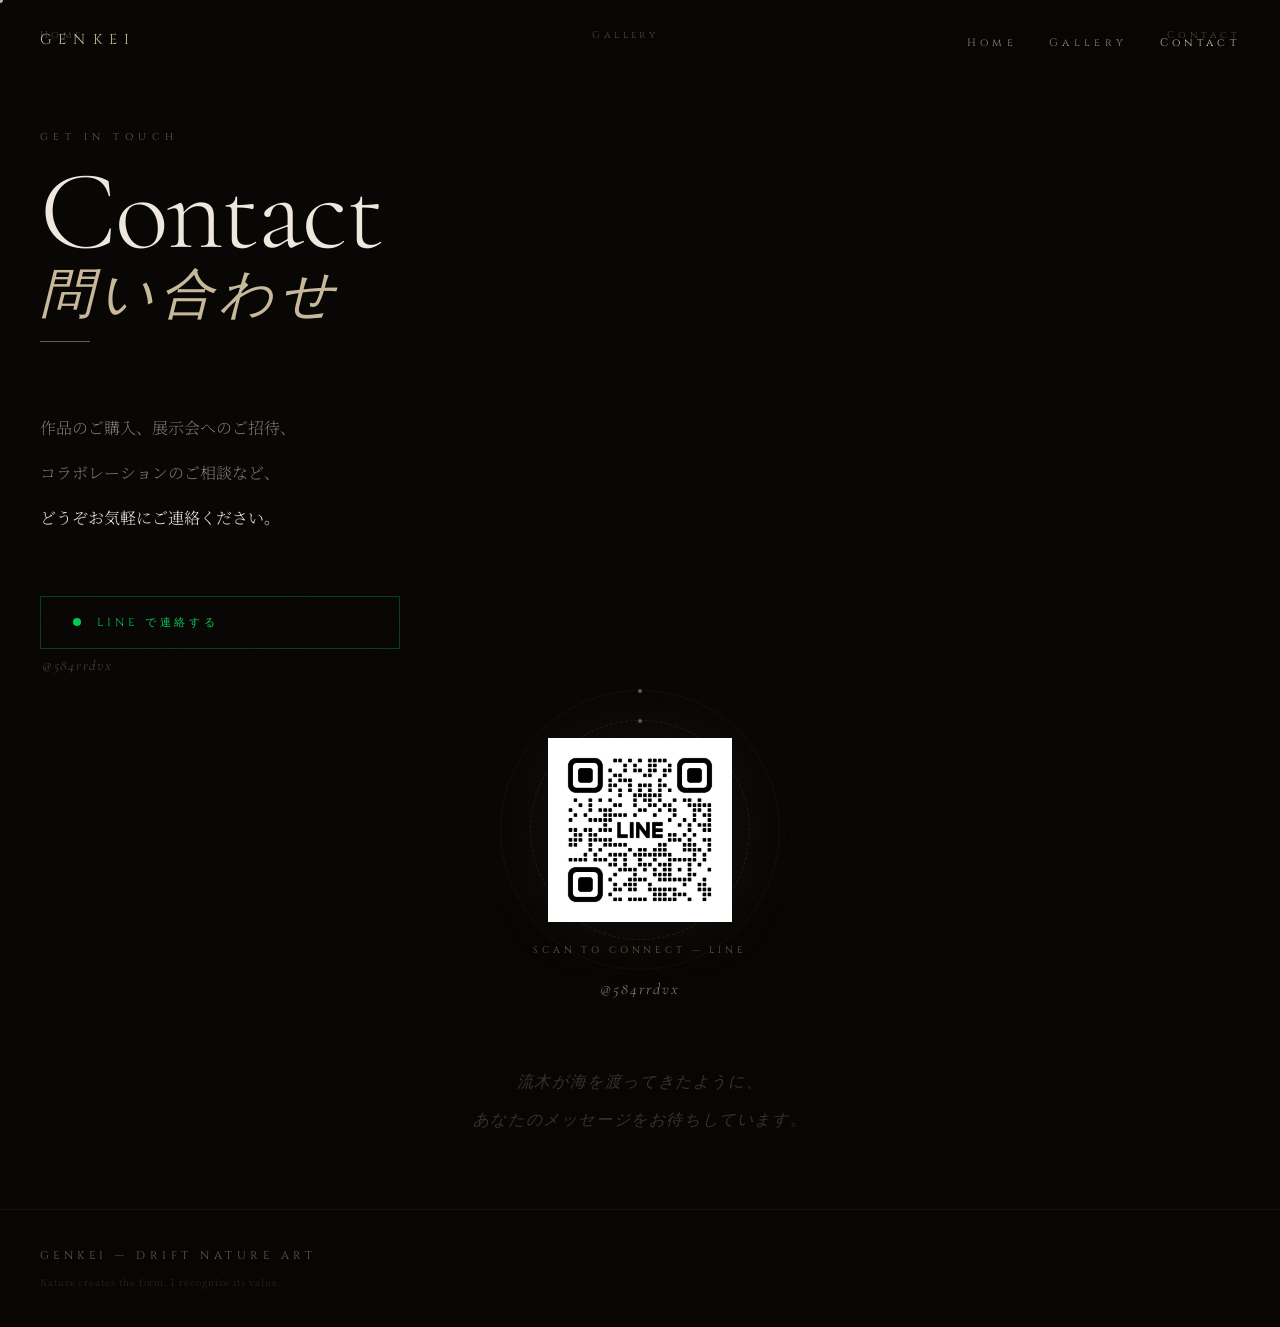
==== contact.html @ 27929288 "Add files via upload" ====
<!DOCTYPE html>
<html lang="ja">
<head>
<meta charset="UTF-8">
<meta name="viewport" content="width=device-width, initial-scale=1.0, maximum-scale=1.0">
<title>GENKEI — Contact</title>
<link rel="preconnect" href="https://fonts.googleapis.com">
<link rel="preconnect" href="https://fonts.gstatic.com" crossorigin>
<link href="https://fonts.googleapis.com/css2?family=Cormorant+Garamond:ital,wght@0,200;0,300;1,200;1,300&family=Noto+Serif+JP:wght@200;300&family=Cinzel:wght@200;300&display=swap" rel="stylesheet">
<style>
:root{
  --bg:#080604;--sand:#c8b89a;--drift:#6b5c4a;
  --fog:#ede7de;--silver:#8a8480;--green:#06c755;
}
*,*::before,*::after{box-sizing:border-box;margin:0;padding:0}
html{height:100%}
body{
  background:var(--bg);color:var(--fog);
  font-family:'Noto Serif JP',serif;font-weight:200;
  overflow-x:hidden;min-height:100svh;
  -webkit-font-smoothing:antialiased;
}
body::before{
  content:'';position:fixed;inset:0;z-index:9000;pointer-events:none;
  background-image:url("data:image/svg+xml,%3Csvg viewBox='0 0 512 512' xmlns='http://www.w3.org/2000/svg'%3E%3Cfilter id='n'%3E%3CfeTurbulence type='fractalNoise' baseFrequency='0.75' numOctaves='4' stitchTiles='stitch'/%3E%3C/filter%3E%3Crect width='100%25' height='100%25' filter='url(%23n)' opacity='1'/%3E%3C/svg%3E");
  opacity:.028;mix-blend-mode:overlay;
}
@media(pointer:fine){
  body{cursor:none}
  #cursor{position:fixed;width:6px;height:6px;background:var(--sand);border-radius:50%;pointer-events:none;z-index:9999;transform:translate(-50%,-50%);transition:width .3s,height .3s;mix-blend-mode:difference;}
  #cursor.big{width:40px;height:40px;opacity:.3}
}

/* ANIMATED BACKGROUND */
#bg-field{position:fixed;inset:0;z-index:0;overflow:hidden;}
.orb{
  position:absolute;border-radius:50%;
  filter:blur(100px);opacity:0;
  animation:orbDrift ease-in-out infinite;
}
.orb-1{
  width:70vw;height:70vw;
  background:radial-gradient(ellipse,rgba(200,184,154,.055) 0%,transparent 70%);
  top:-20%;left:-30%;
  animation-duration:22s;animation-delay:0s;
}
.orb-2{
  width:55vw;height:55vw;
  background:radial-gradient(ellipse,rgba(74,107,124,.04) 0%,transparent 70%);
  bottom:-15%;right:-20%;
  animation-duration:28s;animation-delay:-9s;
}
.orb-3{
  width:45vw;height:45vw;
  background:radial-gradient(ellipse,rgba(200,184,154,.035) 0%,transparent 70%);
  top:35%;left:35%;
  animation-duration:18s;animation-delay:-14s;
}
@keyframes orbDrift{
  0%,100%{opacity:0;transform:translate(0,0) scale(1)}
  20%{opacity:1}
  50%{opacity:.7;transform:translate(4vw,-5vh) scale(1.12)}
  80%{opacity:.9}
}

/* PARTICLES */
#particles{position:fixed;inset:0;z-index:1;pointer-events:none;}
.p{position:absolute;border-radius:50%;background:var(--sand);animation:pFloat linear infinite;opacity:0;}
@keyframes pFloat{
  0%{opacity:0;transform:translateY(0) translateX(0)}
  8%{opacity:.35}
  92%{opacity:.15}
  100%{opacity:0;transform:translateY(-70vh) translateX(var(--dx))}
}

/* NAV */
nav{
  position:fixed;top:0;left:0;right:0;z-index:800;
  padding:min(6vw,28px) min(8vw,40px);
  display:flex;justify-content:space-between;align-items:center;
}
nav::after{
  content:'';position:absolute;inset:0;z-index:-1;
  background:linear-gradient(to bottom,rgba(8,6,4,.88) 0%,transparent 100%);
}
.nav-brand{font-family:'Cinzel',serif;font-weight:200;font-size:clamp(.75rem,3.5vw,.9rem);letter-spacing:.5em;color:var(--sand);text-decoration:none;}
.nav-menu{display:flex;gap:min(7vw,32px);list-style:none;}
.nav-menu a{font-family:'Cinzel',serif;font-weight:200;font-size:clamp(.55rem,2.5vw,.68rem);letter-spacing:.4em;color:var(--silver);text-decoration:none;transition:color .4s;}
.nav-menu a:hover,.nav-menu a.active{color:var(--sand)}

/* MAIN */
main{
  position:relative;z-index:10;
  min-height:100svh;
  display:flex;flex-direction:column;
  justify-content:center;
  padding:min(30vw,130px) min(8vw,40px) min(15vw,70px);
  gap:min(14vw,64px);
}

/* HEADER */
.c-header{
  opacity:0;transform:translateY(30px);
  animation:enterUp 1.2s cubic-bezier(.16,1,.3,1) .2s forwards;
}
@keyframes enterUp{to{opacity:1;transform:translateY(0)}}
.c-eyebrow{
  font-family:'Cinzel',serif;font-weight:200;
  font-size:clamp(.5rem,2vw,.62rem);letter-spacing:.55em;
  color:var(--drift);margin-bottom:min(4vw,18px);
}
.c-title{
  font-family:'Cormorant Garamond',serif;font-weight:200;
  font-size:clamp(3rem,15vw,7rem);
  line-height:.9;letter-spacing:-.02em;color:var(--fog);
}
.c-title em{
  display:block;font-style:italic;
  color:var(--sand);font-size:.48em;
  letter-spacing:.1em;margin-top:.15em;
}
.c-rule{
  width:50px;height:1px;background:var(--drift);
  margin-top:min(5vw,22px);
  opacity:0;animation:enterUp 1.2s ease .5s forwards;
}

/* BODY */
.c-body{
  display:flex;flex-direction:column;gap:min(12vw,55px);
  opacity:0;transform:translateY(24px);
  animation:enterUp 1.2s ease .6s forwards;
}
.c-desc{
  font-size:clamp(.85rem,3.5vw,1rem);
  line-height:2.8;color:var(--silver);font-weight:200;
}
.c-desc strong{color:var(--fog);font-weight:300;}

/* LINE BUTTON */
.line-btn{
  position:relative;display:inline-flex;align-items:center;
  gap:min(4vw,16px);
  padding:min(4.5vw,18px) min(8vw,32px);
  border:1px solid rgba(6,199,85,.3);
  color:var(--green);text-decoration:none;overflow:hidden;
  transition:border-color .5s,letter-spacing .5s;
  width:100%;max-width:360px;
}
.line-btn::before{
  content:'';position:absolute;inset:0;
  background:rgba(6,199,85,.06);
  transform:scaleX(0);transform-origin:left;
  transition:transform .6s cubic-bezier(.25,.46,.45,.94);
}
.line-btn:hover::before{transform:scaleX(1)}
.line-btn:hover{border-color:var(--green);}
.line-pulse{
  width:8px;height:8px;border-radius:50%;
  background:var(--green);flex-shrink:0;
  animation:pulse 2.2s ease-in-out infinite;
}
@keyframes pulse{
  0%,100%{transform:scale(1);box-shadow:0 0 0 0 rgba(6,199,85,.4)}
  50%{transform:scale(1.25);box-shadow:0 0 0 7px rgba(6,199,85,0)}
}
.line-label{
  font-family:'Cinzel',serif;font-weight:200;
  font-size:clamp(.55rem,2.5vw,.7rem);letter-spacing:.35em;
}
.line-id{
  font-family:'Cormorant Garamond',serif;font-style:italic;
  font-size:clamp(.75rem,3vw,.9rem);
  color:rgba(138,132,128,.5);letter-spacing:.12em;
  margin-top:min(2vw,8px);padding-left:2px;
}

/* QR */
.c-qr{
  display:flex;flex-direction:column;align-items:center;
  gap:min(5vw,22px);
  opacity:0;transform:translateY(20px);
  animation:enterUp 1.2s ease .9s forwards;
}
.qr-universe{
  position:relative;display:flex;
  justify-content:center;align-items:center;
}
.qr-ring{
  position:absolute;border-radius:50%;
  border:1px solid rgba(200,184,154,.12);
  animation:ringSpin linear infinite;pointer-events:none;
}
.qr-ring-1{width:min(58vw,220px);height:min(58vw,220px);animation-duration:24s;border-style:dashed;}
.qr-ring-2{width:min(74vw,280px);height:min(74vw,280px);animation-duration:40s;animation-direction:reverse;border-color:rgba(200,184,154,.06);}
@keyframes ringSpin{from{transform:rotate(0deg)}to{transform:rotate(360deg)}}
.ring-dot{position:absolute;width:4px;height:4px;background:var(--sand);border-radius:50%;opacity:.45;top:-2px;left:50%;transform:translateX(-50%);}
.qr-box{
  position:relative;z-index:2;
  animation:qrFloat 5s ease-in-out infinite;
  padding:min(3vw,12px);background:#fff;
  box-shadow:0 0 80px rgba(200,184,154,.06);
}
@keyframes qrFloat{
  0%,100%{transform:translateY(0)}
  50%{transform:translateY(-10px)}
}
.qr-box img{display:block;width:min(42vw,160px);height:min(42vw,160px);object-fit:contain;}
.qr-label{
  font-family:'Cinzel',serif;font-weight:200;
  font-size:clamp(.5rem,2vw,.6rem);letter-spacing:.4em;
  color:var(--drift);text-align:center;
}
.qr-id-text{
  font-family:'Cormorant Garamond',serif;font-style:italic;
  font-size:clamp(.8rem,3.5vw,1rem);
  color:var(--silver);letter-spacing:.12em;text-align:center;
}

/* CLOSING PHRASE */
.c-phrase{
  text-align:center;
  opacity:0;animation:enterUp 1.2s ease 1.2s forwards;
}
.c-phrase p{
  font-family:'Cormorant Garamond',serif;font-style:italic;font-weight:200;
  font-size:clamp(.8rem,3.5vw,1rem);
  line-height:2.4;color:rgba(138,132,128,.35);letter-spacing:.1em;
}

/* FOOTER */
footer{
  position:relative;z-index:10;
  padding:min(8vw,38px) min(8vw,40px);
  border-top:1px solid rgba(200,184,154,.07);
  display:flex;flex-direction:column;gap:12px;
}
.foot-brand{font-family:'Cinzel',serif;font-weight:200;font-size:clamp(.55rem,2.5vw,.7rem);letter-spacing:.4em;color:var(--drift);}
.foot-links{display:flex;gap:min(6vw,28px);}
.foot-links a{font-family:'Cinzel',serif;font-weight:200;font-size:clamp(.5rem,2vw,.62rem);letter-spacing:.35em;color:var(--silver);text-decoration:none;transition:color .4s;}
.foot-links a:hover{color:var(--sand)}
.foot-copy{font-size:clamp(.48rem,1.8vw,.58rem);letter-spacing:.1em;color:rgba(138,132,128,.28);}
</style>
</head>
<body>
<div id="cursor"></div>
<div id="bg-field">
  <div class="orb orb-1"></div>
  <div class="orb orb-2"></div>
  <div class="orb orb-3"></div>
</div>
<div id="particles"></div>

<nav>
  <a class="nav-brand" href="index.html">GENKEI</a>
  <ul class="nav-menu">
    <li><a href="index.html">Home</a></li>
    <li><a href="gallery.html">Gallery</a></li>
    <li><a href="contact.html" class="active">Contact</a></li>
  </ul>
</nav>

<main>
  <div class="c-header">
    <p class="c-eyebrow">GET IN TOUCH</p>
    <h1 class="c-title">Contact<em>問い合わせ</em></h1>
    <div class="c-rule"></div>
  </div>

  <div class="c-body">
    <p class="c-desc">
      作品のご購入、展示会へのご招待、<br>
      コラボレーションのご相談など、<br>
      <strong>どうぞお気軽にご連絡ください。</strong>
    </p>
    <div>
      <a class="line-btn" href="https://line.me/R/ti/p/@584rrdvx" target="_blank">
        <span class="line-pulse"></span>
        <span class="line-label">LINE で連絡する</span>
      </a>
      <p class="line-id">@584rrdvx</p>
    </div>
  </div>

  <div class="c-qr">
    <div class="qr-universe">
      <div class="qr-ring qr-ring-1"><div class="ring-dot"></div></div>
      <div class="qr-ring qr-ring-2"><div class="ring-dot"></div></div>
      <div class="qr-box">
        <img src="[data-uri]" alt="LINE QR">
      </div>
    </div>
    <p class="qr-label">SCAN TO CONNECT — LINE</p>
    <p class="qr-id-text">@584rrdvx</p>
  </div>

  <div class="c-phrase">
    <p>流木が海を渡ってきたように、<br>あなたのメッセージをお待ちしています。</p>
  </div>
</main>

<footer>
  <div class="foot-brand">GENKEI — DRIFT NATURE ART</div>
  <nav class="foot-links">
    <a href="index.html">Home</a>
    <a href="gallery.html">Gallery</a>
    <a href="contact.html">Contact</a>
  </nav>
  <p class="foot-copy">Nature creates the form. I recognize its value.</p>
</footer>

<script>
const cursor = document.getElementById('cursor');
if(cursor){
  document.addEventListener('mousemove',e=>{cursor.style.left=e.clientX+'px';cursor.style.top=e.clientY+'px';});
  document.querySelectorAll('a').forEach(el=>{
    el.addEventListener('mouseenter',()=>cursor.classList.add('big'));
    el.addEventListener('mouseleave',()=>cursor.classList.remove('big'));
  });
}
// Particles
const pc = document.getElementById('particles');
for(let i=0;i<32;i++){
  const d = document.createElement('div');
  d.className='p';
  const s = Math.random()*2+.5;
  d.style.cssText=`left:${Math.random()*100}vw;bottom:${Math.random()*15}vh;width:${s}px;height:${s}px;--dx:${(Math.random()-.5)*60}px;animation-duration:${Math.random()*14+10}s;animation-delay:-${Math.random()*20}s;`;
  pc.appendChild(d);
}
</script>
</body>
</html>
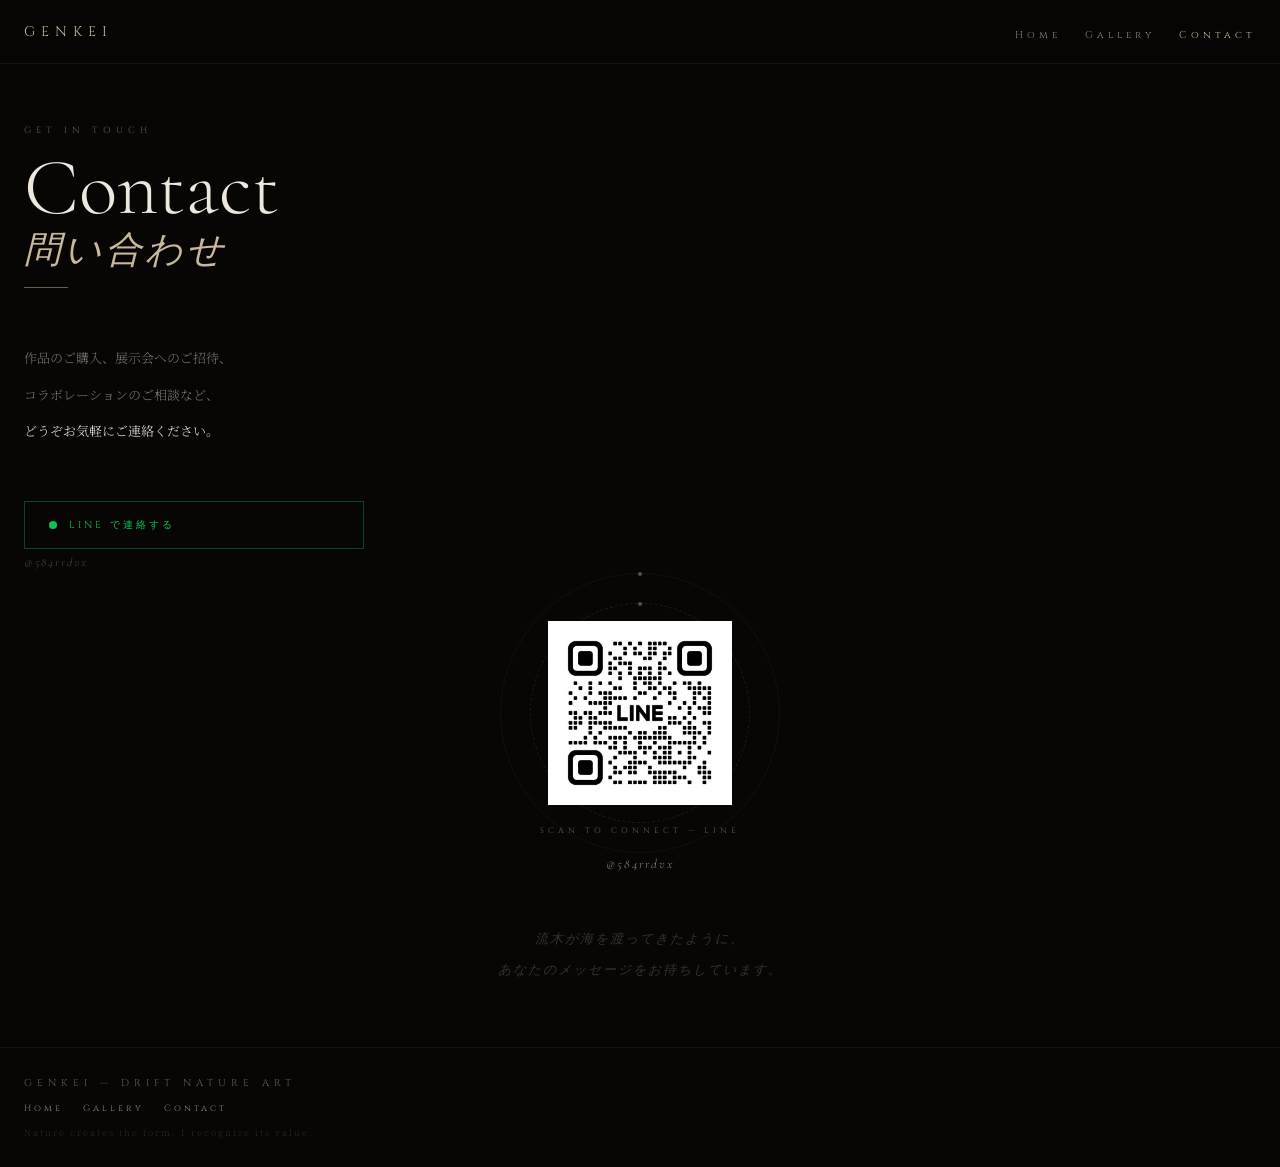
==== commit 6ea761b8: "Add files via upload" ====
--- a/contact.html
+++ b/contact.html
@@ -2,328 +2,196 @@
 <html lang="ja">
 <head>
 <meta charset="UTF-8">
-<meta name="viewport" content="width=device-width, initial-scale=1.0, maximum-scale=1.0">
+<meta name="viewport" content="width=device-width,initial-scale=1,maximum-scale=1">
 <title>GENKEI — Contact</title>
-<link rel="preconnect" href="https://fonts.googleapis.com">
-<link rel="preconnect" href="https://fonts.gstatic.com" crossorigin>
-<link href="https://fonts.googleapis.com/css2?family=Cormorant+Garamond:ital,wght@0,200;0,300;1,200;1,300&family=Noto+Serif+JP:wght@200;300&family=Cinzel:wght@200;300&display=swap" rel="stylesheet">
+<link href="https://fonts.googleapis.com/css2?family=Cormorant+Garamond:ital,wght@0,200;1,200&family=Noto+Serif+JP:wght@200&family=Cinzel:wght@200&display=swap" rel="stylesheet">
 <style>
-:root{
-  --bg:#080604;--sand:#c8b89a;--drift:#6b5c4a;
-  --fog:#ede7de;--silver:#8a8480;--green:#06c755;
-}
-*,*::before,*::after{box-sizing:border-box;margin:0;padding:0}
+*{box-sizing:border-box;margin:0;padding:0}
 html{height:100%}
-body{
-  background:var(--bg);color:var(--fog);
-  font-family:'Noto Serif JP',serif;font-weight:200;
-  overflow-x:hidden;min-height:100svh;
-  -webkit-font-smoothing:antialiased;
-}
-body::before{
-  content:'';position:fixed;inset:0;z-index:9000;pointer-events:none;
-  background-image:url("data:image/svg+xml,%3Csvg viewBox='0 0 512 512' xmlns='http://www.w3.org/2000/svg'%3E%3Cfilter id='n'%3E%3CfeTurbulence type='fractalNoise' baseFrequency='0.75' numOctaves='4' stitchTiles='stitch'/%3E%3C/filter%3E%3Crect width='100%25' height='100%25' filter='url(%23n)' opacity='1'/%3E%3C/svg%3E");
-  opacity:.028;mix-blend-mode:overlay;
-}
-@media(pointer:fine){
-  body{cursor:none}
-  #cursor{position:fixed;width:6px;height:6px;background:var(--sand);border-radius:50%;pointer-events:none;z-index:9999;transform:translate(-50%,-50%);transition:width .3s,height .3s;mix-blend-mode:difference;}
-  #cursor.big{width:40px;height:40px;opacity:.3}
-}
-
-/* ANIMATED BACKGROUND */
-#bg-field{position:fixed;inset:0;z-index:0;overflow:hidden;}
+body{background:#080604;color:#ede7de;font-family:"Noto Serif JP",serif;font-weight:200;min-height:100svh;overflow-x:hidden;-webkit-font-smoothing:antialiased}
+
+/* ── FIXED NAV ── */
+#nav{
+  position:fixed;
+  top:0;left:0;right:0;
+  z-index:999;
+  height:64px;
+  display:flex;
+  align-items:center;
+  justify-content:space-between;
+  padding:0 24px;
+  background:rgba(8,6,4,0.95);
+  border-bottom:1px solid rgba(200,184,154,0.08);
+}
+#nav a.brand{
+  font-family:"Cinzel",serif;font-weight:200;
+  font-size:14px;letter-spacing:6px;
+  color:#c8b89a;text-decoration:none;
+}
+#nav ul{display:flex;gap:24px;list-style:none}
+#nav ul a{
+  font-family:"Cinzel",serif;font-weight:200;
+  font-size:10px;letter-spacing:4px;
+  color:#8a8480;text-decoration:none;transition:color .3s;
+}
+#nav ul a:hover,#nav ul a.on{color:#c8b89a}
+
+/* ── PAGE (below nav) ── */
+#page{padding-top:64px}
+
+/* ── ANIMATED BG ── */
+#bg{position:fixed;inset:0;z-index:0;overflow:hidden;pointer-events:none}
 .orb{
-  position:absolute;border-radius:50%;
-  filter:blur(100px);opacity:0;
-  animation:orbDrift ease-in-out infinite;
-}
-.orb-1{
-  width:70vw;height:70vw;
-  background:radial-gradient(ellipse,rgba(200,184,154,.055) 0%,transparent 70%);
-  top:-20%;left:-30%;
-  animation-duration:22s;animation-delay:0s;
-}
-.orb-2{
-  width:55vw;height:55vw;
-  background:radial-gradient(ellipse,rgba(74,107,124,.04) 0%,transparent 70%);
-  bottom:-15%;right:-20%;
-  animation-duration:28s;animation-delay:-9s;
-}
-.orb-3{
-  width:45vw;height:45vw;
-  background:radial-gradient(ellipse,rgba(200,184,154,.035) 0%,transparent 70%);
-  top:35%;left:35%;
-  animation-duration:18s;animation-delay:-14s;
-}
-@keyframes orbDrift{
-  0%,100%{opacity:0;transform:translate(0,0) scale(1)}
-  20%{opacity:1}
-  50%{opacity:.7;transform:translate(4vw,-5vh) scale(1.12)}
-  80%{opacity:.9}
-}
-
-/* PARTICLES */
-#particles{position:fixed;inset:0;z-index:1;pointer-events:none;}
-.p{position:absolute;border-radius:50%;background:var(--sand);animation:pFloat linear infinite;opacity:0;}
-@keyframes pFloat{
-  0%{opacity:0;transform:translateY(0) translateX(0)}
-  8%{opacity:.35}
-  92%{opacity:.15}
-  100%{opacity:0;transform:translateY(-70vh) translateX(var(--dx))}
-}
-
-/* NAV */
-nav{
-  position:fixed;top:0;left:0;right:0;z-index:800;
-  padding:min(6vw,28px) min(8vw,40px);
-  display:flex;justify-content:space-between;align-items:center;
-}
-nav::after{
-  content:'';position:absolute;inset:0;z-index:-1;
-  background:linear-gradient(to bottom,rgba(8,6,4,.88) 0%,transparent 100%);
-}
-.nav-brand{font-family:'Cinzel',serif;font-weight:200;font-size:clamp(.75rem,3.5vw,.9rem);letter-spacing:.5em;color:var(--sand);text-decoration:none;}
-.nav-menu{display:flex;gap:min(7vw,32px);list-style:none;}
-.nav-menu a{font-family:'Cinzel',serif;font-weight:200;font-size:clamp(.55rem,2.5vw,.68rem);letter-spacing:.4em;color:var(--silver);text-decoration:none;transition:color .4s;}
-.nav-menu a:hover,.nav-menu a.active{color:var(--sand)}
-
-/* MAIN */
+  position:absolute;border-radius:50%;filter:blur(100px);opacity:0;
+  animation:orbMove ease-in-out infinite;
+}
+.o1{width:70vw;height:70vw;background:radial-gradient(ellipse,rgba(200,184,154,.055) 0%,transparent 70%);top:-20%;left:-30%;animation-duration:22s}
+.o2{width:55vw;height:55vw;background:radial-gradient(ellipse,rgba(74,107,124,.04) 0%,transparent 70%);bottom:-15%;right:-20%;animation-duration:28s;animation-delay:-9s}
+.o3{width:45vw;height:45vw;background:radial-gradient(ellipse,rgba(200,184,154,.035) 0%,transparent 70%);top:35%;left:35%;animation-duration:18s;animation-delay:-14s}
+@keyframes orbMove{0%,100%{opacity:0;transform:translate(0,0) scale(1)}20%{opacity:1}50%{opacity:.7;transform:translate(4vw,-5vh) scale(1.12)}80%{opacity:.9}}
+
+/* ── PARTICLES ── */
+#pts{position:fixed;inset:0;z-index:1;pointer-events:none}
+.pt{position:absolute;border-radius:50%;background:#c8b89a;animation:ptUp linear infinite;opacity:0}
+@keyframes ptUp{0%{opacity:0;transform:translateY(0) translateX(0)}8%{opacity:.35}92%{opacity:.15}100%{opacity:0;transform:translateY(-70vh) translateX(var(--dx))}}
+
+/* ── MAIN CONTENT ── */
 main{
   position:relative;z-index:10;
-  min-height:100svh;
-  display:flex;flex-direction:column;
-  justify-content:center;
-  padding:min(30vw,130px) min(8vw,40px) min(15vw,70px);
-  gap:min(14vw,64px);
+  padding:60px 24px 60px;
+  display:flex;flex-direction:column;gap:52px;
 }
 
 /* HEADER */
-.c-header{
-  opacity:0;transform:translateY(30px);
-  animation:enterUp 1.2s cubic-bezier(.16,1,.3,1) .2s forwards;
-}
-@keyframes enterUp{to{opacity:1;transform:translateY(0)}}
-.c-eyebrow{
-  font-family:'Cinzel',serif;font-weight:200;
-  font-size:clamp(.5rem,2vw,.62rem);letter-spacing:.55em;
-  color:var(--drift);margin-bottom:min(4vw,18px);
-}
-.c-title{
-  font-family:'Cormorant Garamond',serif;font-weight:200;
-  font-size:clamp(3rem,15vw,7rem);
-  line-height:.9;letter-spacing:-.02em;color:var(--fog);
-}
-.c-title em{
-  display:block;font-style:italic;
-  color:var(--sand);font-size:.48em;
-  letter-spacing:.1em;margin-top:.15em;
-}
-.c-rule{
-  width:50px;height:1px;background:var(--drift);
-  margin-top:min(5vw,22px);
-  opacity:0;animation:enterUp 1.2s ease .5s forwards;
-}
+.c-eyebrow{font-family:"Cinzel",serif;font-weight:200;font-size:9px;letter-spacing:5px;color:#6b5c4a;margin-bottom:16px}
+.c-title{font-family:"Cormorant Garamond",serif;font-weight:200;font-size:clamp(52px,14vw,80px);line-height:.9;color:#ede7de}
+.c-title em{display:block;font-style:italic;color:#c8b89a;font-size:.46em;letter-spacing:3px;margin-top:10px}
+.c-rule{width:44px;height:1px;background:#6b5c4a;margin-top:20px}
 
 /* BODY */
-.c-body{
-  display:flex;flex-direction:column;gap:min(12vw,55px);
-  opacity:0;transform:translateY(24px);
-  animation:enterUp 1.2s ease .6s forwards;
-}
-.c-desc{
-  font-size:clamp(.85rem,3.5vw,1rem);
-  line-height:2.8;color:var(--silver);font-weight:200;
-}
-.c-desc strong{color:var(--fog);font-weight:300;}
-
-/* LINE BUTTON */
+.c-desc{font-size:13px;line-height:2.8;color:#8a8480}
+.c-desc strong{color:#ede7de;font-weight:300}
+
+/* LINE BTN */
 .line-btn{
-  position:relative;display:inline-flex;align-items:center;
-  gap:min(4vw,16px);
-  padding:min(4.5vw,18px) min(8vw,32px);
-  border:1px solid rgba(6,199,85,.3);
-  color:var(--green);text-decoration:none;overflow:hidden;
-  transition:border-color .5s,letter-spacing .5s;
-  width:100%;max-width:360px;
-}
-.line-btn::before{
-  content:'';position:absolute;inset:0;
-  background:rgba(6,199,85,.06);
-  transform:scaleX(0);transform-origin:left;
-  transition:transform .6s cubic-bezier(.25,.46,.45,.94);
-}
-.line-btn:hover::before{transform:scaleX(1)}
-.line-btn:hover{border-color:var(--green);}
-.line-pulse{
-  width:8px;height:8px;border-radius:50%;
-  background:var(--green);flex-shrink:0;
-  animation:pulse 2.2s ease-in-out infinite;
-}
-@keyframes pulse{
-  0%,100%{transform:scale(1);box-shadow:0 0 0 0 rgba(6,199,85,.4)}
-  50%{transform:scale(1.25);box-shadow:0 0 0 7px rgba(6,199,85,0)}
-}
-.line-label{
-  font-family:'Cinzel',serif;font-weight:200;
-  font-size:clamp(.55rem,2.5vw,.7rem);letter-spacing:.35em;
-}
-.line-id{
-  font-family:'Cormorant Garamond',serif;font-style:italic;
-  font-size:clamp(.75rem,3vw,.9rem);
-  color:rgba(138,132,128,.5);letter-spacing:.12em;
-  margin-top:min(2vw,8px);padding-left:2px;
-}
+  display:flex;align-items:center;gap:12px;
+  padding:16px 24px;
+  border:1px solid rgba(6,199,85,.35);
+  color:#06c755;text-decoration:none;
+  transition:background .4s,border-color .4s;
+  max-width:340px;
+}
+.line-btn:hover{background:rgba(6,199,85,.06);border-color:#06c755}
+.pulse{width:8px;height:8px;border-radius:50%;background:#06c755;animation:pulse 2s ease-in-out infinite;flex-shrink:0}
+@keyframes pulse{0%,100%{transform:scale(1);box-shadow:0 0 0 0 rgba(6,199,85,.4)}50%{transform:scale(1.25);box-shadow:0 0 0 7px rgba(6,199,85,0)}}
+.line-lbl{font-family:"Cinzel",serif;font-weight:200;font-size:10px;letter-spacing:3px}
+.line-id{font-family:"Cormorant Garamond",serif;font-style:italic;font-size:12px;color:rgba(138,132,128,.5);letter-spacing:2px;margin-top:6px}
 
 /* QR */
-.c-qr{
-  display:flex;flex-direction:column;align-items:center;
-  gap:min(5vw,22px);
-  opacity:0;transform:translateY(20px);
-  animation:enterUp 1.2s ease .9s forwards;
-}
-.qr-universe{
-  position:relative;display:flex;
-  justify-content:center;align-items:center;
-}
-.qr-ring{
-  position:absolute;border-radius:50%;
-  border:1px solid rgba(200,184,154,.12);
-  animation:ringSpin linear infinite;pointer-events:none;
-}
-.qr-ring-1{width:min(58vw,220px);height:min(58vw,220px);animation-duration:24s;border-style:dashed;}
-.qr-ring-2{width:min(74vw,280px);height:min(74vw,280px);animation-duration:40s;animation-direction:reverse;border-color:rgba(200,184,154,.06);}
-@keyframes ringSpin{from{transform:rotate(0deg)}to{transform:rotate(360deg)}}
-.ring-dot{position:absolute;width:4px;height:4px;background:var(--sand);border-radius:50%;opacity:.45;top:-2px;left:50%;transform:translateX(-50%);}
-.qr-box{
-  position:relative;z-index:2;
-  animation:qrFloat 5s ease-in-out infinite;
-  padding:min(3vw,12px);background:#fff;
-  box-shadow:0 0 80px rgba(200,184,154,.06);
-}
-@keyframes qrFloat{
-  0%,100%{transform:translateY(0)}
-  50%{transform:translateY(-10px)}
-}
-.qr-box img{display:block;width:min(42vw,160px);height:min(42vw,160px);object-fit:contain;}
-.qr-label{
-  font-family:'Cinzel',serif;font-weight:200;
-  font-size:clamp(.5rem,2vw,.6rem);letter-spacing:.4em;
-  color:var(--drift);text-align:center;
-}
-.qr-id-text{
-  font-family:'Cormorant Garamond',serif;font-style:italic;
-  font-size:clamp(.8rem,3.5vw,1rem);
-  color:var(--silver);letter-spacing:.12em;text-align:center;
-}
-
-/* CLOSING PHRASE */
-.c-phrase{
-  text-align:center;
-  opacity:0;animation:enterUp 1.2s ease 1.2s forwards;
-}
-.c-phrase p{
-  font-family:'Cormorant Garamond',serif;font-style:italic;font-weight:200;
-  font-size:clamp(.8rem,3.5vw,1rem);
-  line-height:2.4;color:rgba(138,132,128,.35);letter-spacing:.1em;
-}
+.qr-wrap{display:flex;flex-direction:column;align-items:center;gap:20px}
+.qr-universe{position:relative;display:flex;justify-content:center;align-items:center}
+.ring{position:absolute;border-radius:50%;border:1px solid rgba(200,184,154,.12);animation:spin linear infinite;pointer-events:none}
+.r1{width:min(58vw,220px);height:min(58vw,220px);animation-duration:24s;border-style:dashed}
+.r2{width:min(74vw,280px);height:min(74vw,280px);animation-duration:40s;animation-direction:reverse;border-color:rgba(200,184,154,.06)}
+@keyframes spin{from{transform:rotate(0deg)}to{transform:rotate(360deg)}}
+.rdot{position:absolute;width:4px;height:4px;background:#c8b89a;border-radius:50%;opacity:.4;top:-2px;left:50%;transform:translateX(-50%)}
+.qr-box{position:relative;z-index:2;padding:12px;background:#fff;animation:float 5s ease-in-out infinite}
+@keyframes float{0%,100%{transform:translateY(0)}50%{transform:translateY(-10px)}}
+.qr-box img{display:block;width:min(42vw,160px);height:min(42vw,160px)}
+.qr-lbl{font-family:"Cinzel",serif;font-weight:200;font-size:8px;letter-spacing:4px;color:#6b5c4a;text-align:center}
+.qr-id{font-family:"Cormorant Garamond",serif;font-style:italic;font-size:13px;color:#8a8480;letter-spacing:2px;text-align:center}
+
+/* PHRASE */
+.phrase{text-align:center}
+.phrase p{font-family:"Cormorant Garamond",serif;font-style:italic;font-size:13px;line-height:2.4;color:rgba(138,132,128,.35);letter-spacing:2px}
 
 /* FOOTER */
 footer{
   position:relative;z-index:10;
-  padding:min(8vw,38px) min(8vw,40px);
+  padding:28px 24px;
   border-top:1px solid rgba(200,184,154,.07);
   display:flex;flex-direction:column;gap:12px;
 }
-.foot-brand{font-family:'Cinzel',serif;font-weight:200;font-size:clamp(.55rem,2.5vw,.7rem);letter-spacing:.4em;color:var(--drift);}
-.foot-links{display:flex;gap:min(6vw,28px);}
-.foot-links a{font-family:'Cinzel',serif;font-weight:200;font-size:clamp(.5rem,2vw,.62rem);letter-spacing:.35em;color:var(--silver);text-decoration:none;transition:color .4s;}
-.foot-links a:hover{color:var(--sand)}
-.foot-copy{font-size:clamp(.48rem,1.8vw,.58rem);letter-spacing:.1em;color:rgba(138,132,128,.28);}
+.f-brand{font-family:"Cinzel",serif;font-weight:200;font-size:10px;letter-spacing:5px;color:#6b5c4a}
+.f-nav{display:flex;gap:20px}
+.f-nav a{font-family:"Cinzel",serif;font-weight:200;font-size:9px;letter-spacing:3px;color:#8a8480;text-decoration:none}
+.f-nav a:hover{color:#c8b89a}
+.f-copy{font-size:9px;letter-spacing:2px;color:rgba(138,132,128,.28)}
 </style>
 </head>
 <body>
-<div id="cursor"></div>
-<div id="bg-field">
-  <div class="orb orb-1"></div>
-  <div class="orb orb-2"></div>
-  <div class="orb orb-3"></div>
-</div>
-<div id="particles"></div>
-
-<nav>
-  <a class="nav-brand" href="index.html">GENKEI</a>
-  <ul class="nav-menu">
+
+<nav id="nav">
+  <a class="brand" href="index.html">GENKEI</a>
+  <ul>
     <li><a href="index.html">Home</a></li>
     <li><a href="gallery.html">Gallery</a></li>
-    <li><a href="contact.html" class="active">Contact</a></li>
+    <li><a href="contact.html" class="on">Contact</a></li>
   </ul>
 </nav>
 
+<div id="bg">
+  <div class="orb o1"></div>
+  <div class="orb o2"></div>
+  <div class="orb o3"></div>
+</div>
+<div id="pts"></div>
+
+<div id="page">
 <main>
-  <div class="c-header">
+  <div>
     <p class="c-eyebrow">GET IN TOUCH</p>
     <h1 class="c-title">Contact<em>問い合わせ</em></h1>
     <div class="c-rule"></div>
   </div>
 
-  <div class="c-body">
-    <p class="c-desc">
-      作品のご購入、展示会へのご招待、<br>
-      コラボレーションのご相談など、<br>
-      <strong>どうぞお気軽にご連絡ください。</strong>
-    </p>
-    <div>
-      <a class="line-btn" href="https://line.me/R/ti/p/@584rrdvx" target="_blank">
-        <span class="line-pulse"></span>
-        <span class="line-label">LINE で連絡する</span>
-      </a>
-      <p class="line-id">@584rrdvx</p>
-    </div>
-  </div>
-
-  <div class="c-qr">
+  <p class="c-desc">
+    作品のご購入、展示会へのご招待、<br>
+    コラボレーションのご相談など、<br>
+    <strong>どうぞお気軽にご連絡ください。</strong>
+  </p>
+
+  <div>
+    <a class="line-btn" href="https://line.me/R/ti/p/@584rrdvx" target="_blank">
+      <span class="pulse"></span>
+      <span class="line-lbl">LINE で連絡する</span>
+    </a>
+    <p class="line-id">@584rrdvx</p>
+  </div>
+
+  <div class="qr-wrap">
     <div class="qr-universe">
-      <div class="qr-ring qr-ring-1"><div class="ring-dot"></div></div>
-      <div class="qr-ring qr-ring-2"><div class="ring-dot"></div></div>
+      <div class="ring r1"><div class="rdot"></div></div>
+      <div class="ring r2"><div class="rdot"></div></div>
       <div class="qr-box">
         <img src="[data-uri]" alt="LINE QR">
       </div>
     </div>
-    <p class="qr-label">SCAN TO CONNECT — LINE</p>
-    <p class="qr-id-text">@584rrdvx</p>
-  </div>
-
-  <div class="c-phrase">
+    <p class="qr-lbl">SCAN TO CONNECT — LINE</p>
+    <p class="qr-id">@584rrdvx</p>
+  </div>
+
+  <div class="phrase">
     <p>流木が海を渡ってきたように、<br>あなたのメッセージをお待ちしています。</p>
   </div>
 </main>
 
 <footer>
-  <div class="foot-brand">GENKEI — DRIFT NATURE ART</div>
-  <nav class="foot-links">
+  <div class="f-brand">GENKEI — DRIFT NATURE ART</div>
+  <nav class="f-nav">
     <a href="index.html">Home</a>
     <a href="gallery.html">Gallery</a>
     <a href="contact.html">Contact</a>
   </nav>
-  <p class="foot-copy">Nature creates the form. I recognize its value.</p>
+  <p class="f-copy">Nature creates the form. I recognize its value.</p>
 </footer>
+</div>
 
 <script>
-const cursor = document.getElementById('cursor');
-if(cursor){
-  document.addEventListener('mousemove',e=>{cursor.style.left=e.clientX+'px';cursor.style.top=e.clientY+'px';});
-  document.querySelectorAll('a').forEach(el=>{
-    el.addEventListener('mouseenter',()=>cursor.classList.add('big'));
-    el.addEventListener('mouseleave',()=>cursor.classList.remove('big'));
-  });
-}
-// Particles
-const pc = document.getElementById('particles');
-for(let i=0;i<32;i++){
-  const d = document.createElement('div');
-  d.className='p';
-  const s = Math.random()*2+.5;
+const pc=document.getElementById('pts');
+for(let i=0;i<28;i++){
+  const d=document.createElement('div');d.className='pt';
+  const s=Math.random()*2+.5;
   d.style.cssText=`left:${Math.random()*100}vw;bottom:${Math.random()*15}vh;width:${s}px;height:${s}px;--dx:${(Math.random()-.5)*60}px;animation-duration:${Math.random()*14+10}s;animation-delay:-${Math.random()*20}s;`;
   pc.appendChild(d);
 }
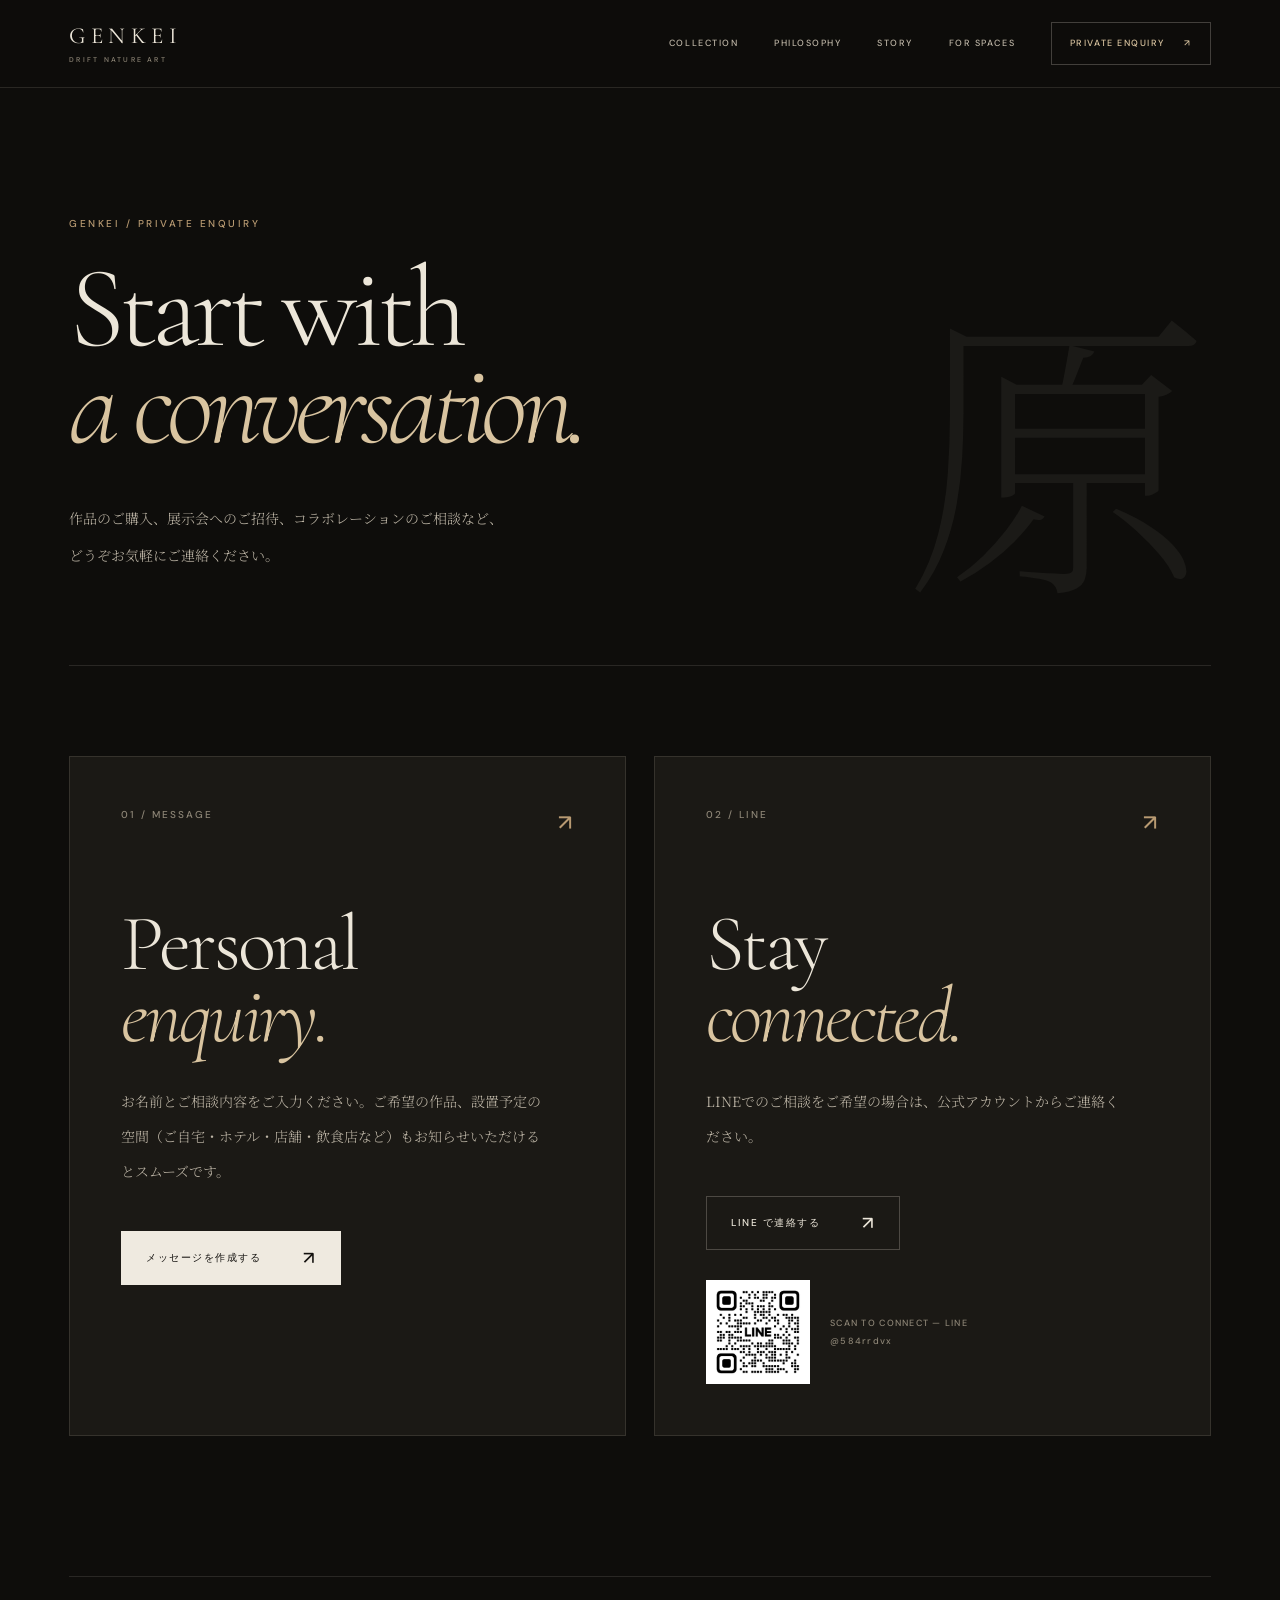
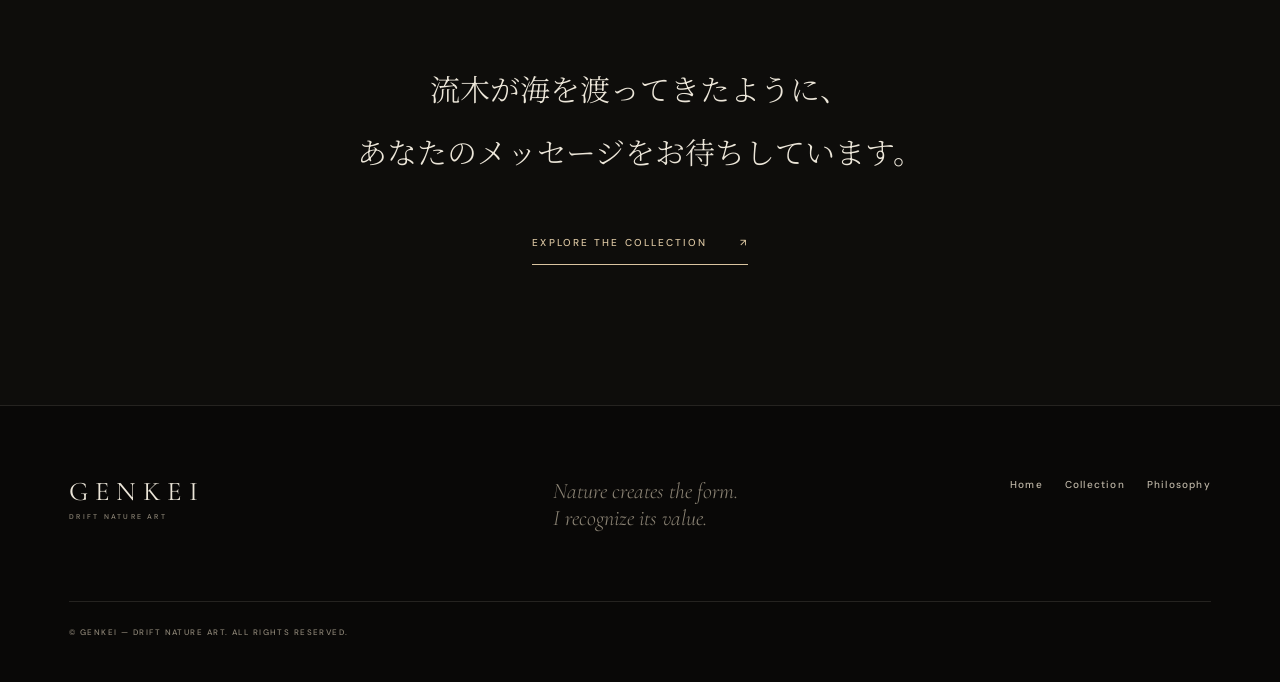
==== commit 00a7f485: "Add files via upload" ====
--- a/contact.html
+++ b/contact.html
@@ -1,200 +1,46 @@
-<!DOCTYPE html>
-<html lang="ja">
-<head>
-<meta charset="UTF-8">
-<meta name="viewport" content="width=device-width,initial-scale=1,maximum-scale=1">
-<title>GENKEI — Contact</title>
-<link href="https://fonts.googleapis.com/css2?family=Cormorant+Garamond:ital,wght@0,200;1,200&family=Noto+Serif+JP:wght@200&family=Cinzel:wght@200&display=swap" rel="stylesheet">
-<style>
-*{box-sizing:border-box;margin:0;padding:0}
-html{height:100%}
-body{background:#080604;color:#ede7de;font-family:"Noto Serif JP",serif;font-weight:200;min-height:100svh;overflow-x:hidden;-webkit-font-smoothing:antialiased}
+<!doctype html><html lang="ja" data-genkei-v2="luxury-editorial"><head><meta charset="utf-8"><meta name="viewport" content="width=device-width,initial-scale=1"><title>Private Enquiry — GENKEI | Drift Nature Art</title><meta name="description" content="GENKEIの流木アート作品のご購入、ホテル・ショップ・レストランへの導入、コラボレーションのご相談。メッセージフォームまたはLINEから。"><meta name="theme-color" content="#0e0d0b">
+<link rel="preconnect" href="https://fonts.googleapis.com"><link rel="preconnect" href="https://fonts.gstatic.com" crossorigin><link href="https://fonts.googleapis.com/css2?family=Cormorant+Garamond:ital,wght@0,300;0,400;1,300;1,400&family=DM+Sans:wght@400;500&family=Noto+Serif+JP:wght@300;400&display=swap" rel="stylesheet"><link rel="stylesheet" href="luxury.css"><script src="site.js" defer></script></head>
+<body data-page="contact"><a class="skip-link" href="#main">本文へ移動</a>
+<header class="site-header"><a class="brand" href="index.html" aria-label="GENKEI トップページ">GENKEI<span>DRIFT NATURE ART</span></a><button type="button" class="menu-toggle" aria-label="メニューを開く" aria-expanded="false" aria-controls="primary-navigation" data-menu-toggle><span></span><span></span></button><nav class="primary-nav" id="primary-navigation" aria-label="メインナビゲーション"><a href="gallery.html">COLLECTION</a><a href="index.html#about">PHILOSOPHY</a><a href="index.html#story">STORY</a><a href="index.html#spaces">FOR SPACES</a><a class="nav-cta" href="contact.html" aria-current="page" data-open-inquiry>PRIVATE ENQUIRY <span aria-hidden="true">↗</span></a></nav></header>
+<main id="main"><section class="contact-hero content-width"><div><p class="eyebrow">GENKEI / PRIVATE ENQUIRY</p><h1>Start with<br><em>a conversation.</em></h1><p>作品のご購入、展示会へのご招待、コラボレーションのご相談など、<br>どうぞお気軽にご連絡ください。</p></div><div class="contact-symbol" aria-hidden="true">原</div></section>
+<section class="contact-options content-width" aria-label="お問い合わせ方法"><article class="contact-method"><div class="contact-method__top"><span>01 / MESSAGE</span><span class="small-arrow" aria-hidden="true">↗</span></div><h2>Personal<br><em>enquiry.</em></h2><p>お名前とご相談内容をご入力ください。ご希望の作品、設置予定の空間（ご自宅・ホテル・店舗・飲食店など）もお知らせいただけるとスムーズです。</p><a href="contact.html" data-open-inquiry class="button button--light">メッセージを作成する <span aria-hidden="true">↗</span></a></article>
+<article class="contact-method contact-method--line"><div class="contact-method__top"><span>02 / LINE</span><span class="small-arrow" aria-hidden="true">↗</span></div><h2>Stay<br><em>connected.</em></h2><p>LINEでのご相談をご希望の場合は、公式アカウントからご連絡ください。</p><a class="button button--line" href="https://line.me/R/ti/p/@584rrdvx" rel="noopener noreferrer" target="_blank">LINE で連絡する <span aria-hidden="true">↗</span></a><div class="qr-note"><img src="assets/line-qr.jpg" alt="GENKEI公式LINEを追加するQRコード" width="540" height="540" loading="lazy" decoding="async"><span>SCAN TO CONNECT — LINE<br>@584rrdvx</span></div></article></section>
+<section class="contact-footnote content-width"><p>流木が海を渡ってきたように、<br>あなたのメッセージをお待ちしています。</p><a class="text-link" href="gallery.html">EXPLORE THE COLLECTION <span aria-hidden="true">↗</span></a></section></main>
+<footer class="site-footer"><div class="content-width footer-grid"><a class="footer-brand" href="index.html">GENKEI<span>DRIFT NATURE ART</span></a><p>Nature creates the form.<br>I recognize its value.</p><nav aria-label="フッターナビゲーション"><a href="index.html">Home</a><a href="gallery.html">Collection</a><a href="index.html#about">Philosophy</a></nav><span class="copyright">© GENKEI — Drift Nature Art. All rights reserved.</span></div></footer><dialog id="inquiry-dialog" class="inquiry-dialog" aria-labelledby="inquiry-title" aria-describedby="inquiry-intro">
+  <div class="dialog-top"><span class="eyebrow">PRIVATE ENQUIRY / お問い合わせ</span><button class="dialog-close" type="button" data-close-inquiry aria-label="閉じる">×</button></div>
+  <h2 id="inquiry-title">Begin a conversation<span>作品との出会いについて</span></h2>
+  <p id="inquiry-intro" class="dialog-intro">作品のご購入、ホテル・店舗・飲食店での展示など、お気軽にご相談ください。</p>
+  <form id="inquiry-form" novalidate>
+    <div class="field-grid">
+      <label>お名前 <span>NAME *</span><input name="name" type="text" autocomplete="name" maxlength="100" required placeholder="お名前"></label>
+      <label>ご返信先メールアドレス <span>YOUR EMAIL *</span><input name="email" type="email" autocomplete="email" maxlength="254" required placeholder="you@example.com"></label>
+    </div>
+    <div class="field-grid">
+      <label>ご相談内容 <span>INTEREST</span><select name="interest">
+        <option value="作品の購入相談">作品の購入</option>
+        <option value="住宅・個人コレクション">住宅・個人コレクション</option>
+        <option value="ホテル・宿泊施設への導入">ホテル・宿泊施設</option>
+        <option value="アパレル・ショップへの導入">アパレル・ショップ</option>
+        <option value="飲食店への導入">飲食店</option>
+        <option value="取材・コラボレーション">取材・コラボレーション</option>
+        <option value="その他">その他</option>
+      </select></label>
+      <label>作品 <span>ARTWORK</span><select name="work"><option value="">未定 / 相談して決めたい</option><option value="01">No. 01 — 棟 / Ridge</option>
+<option value="02">No. 02 — 臥龍 / Reclining Dragon</option>
+<option value="03">No. 03 — 柱 / Pillar</option>
+<option value="04">No. 04 — 走獣 / Running Beast</option>
+<option value="05">No. 05 — 翼 / Wing</option>
+<option value="06">No. 06 — 幹 / Trunk</option>
+<option value="07">No. 07 — 弓 / Arc</option>
+<option value="08">No. 08 — 枝 / Branch</option></select></label>
+    </div>
+    <label>メッセージ <span>MESSAGE *</span><textarea name="message" rows="4" maxlength="5000" required placeholder="ご希望の作品、設置予定の空間、時期などをお知らせください。"></textarea></label>
+    <input class="hp-field" type="text" name="_gotcha" tabindex="-1" autocomplete="off" aria-hidden="true">
+    <p class="form-notice" data-notice-mail>送信ボタンを押すと、入力内容を引き継いだメールアプリが開きます。メールアプリで送信すると完了です。</p>
+    <p class="form-notice" data-notice-direct hidden>送信ボタンを押すと、このページから直接送信されます。</p>
+    <p id="inquiry-status" class="form-status" role="status" aria-live="polite"></p>
+    <button class="button button--light form-submit" type="submit"><span data-label-mail>メールアプリで送信</span><span data-label-direct hidden>送信する</span> <span aria-hidden="true">↗</span></button>
+  </form>
+</dialog>
 
-/* ── FIXED NAV ── */
-#nav{
-  position:fixed;
-  top:0;left:0;right:0;
-  z-index:999;
-  height:64px;
-  display:flex;
-  align-items:center;
-  justify-content:space-between;
-  padding:0 24px;
-  background:rgba(8,6,4,0.95);
-  border-bottom:1px solid rgba(200,184,154,0.08);
-}
-#nav a.brand{
-  font-family:"Cinzel",serif;font-weight:200;
-  font-size:14px;letter-spacing:6px;
-  color:#c8b89a;text-decoration:none;
-}
-#nav ul{display:flex;gap:24px;list-style:none}
-#nav ul a{
-  font-family:"Cinzel",serif;font-weight:200;
-  font-size:10px;letter-spacing:4px;
-  color:#8a8480;text-decoration:none;transition:color .3s;
-}
-#nav ul a:hover,#nav ul a.on{color:#c8b89a}
-
-/* ── PAGE (below nav) ── */
-#page{padding-top:64px}
-
-/* ── ANIMATED BG ── */
-#bg{position:fixed;inset:0;z-index:0;overflow:hidden;pointer-events:none}
-.orb{
-  position:absolute;border-radius:50%;filter:blur(100px);opacity:0;
-  animation:orbMove ease-in-out infinite;
-}
-.o1{width:70vw;height:70vw;background:radial-gradient(ellipse,rgba(200,184,154,.055) 0%,transparent 70%);top:-20%;left:-30%;animation-duration:22s}
-.o2{width:55vw;height:55vw;background:radial-gradient(ellipse,rgba(74,107,124,.04) 0%,transparent 70%);bottom:-15%;right:-20%;animation-duration:28s;animation-delay:-9s}
-.o3{width:45vw;height:45vw;background:radial-gradient(ellipse,rgba(200,184,154,.035) 0%,transparent 70%);top:35%;left:35%;animation-duration:18s;animation-delay:-14s}
-@keyframes orbMove{0%,100%{opacity:0;transform:translate(0,0) scale(1)}20%{opacity:1}50%{opacity:.7;transform:translate(4vw,-5vh) scale(1.12)}80%{opacity:.9}}
-
-/* ── PARTICLES ── */
-#pts{position:fixed;inset:0;z-index:1;pointer-events:none}
-.pt{position:absolute;border-radius:50%;background:#c8b89a;animation:ptUp linear infinite;opacity:0}
-@keyframes ptUp{0%{opacity:0;transform:translateY(0) translateX(0)}8%{opacity:.35}92%{opacity:.15}100%{opacity:0;transform:translateY(-70vh) translateX(var(--dx))}}
-
-/* ── MAIN CONTENT ── */
-main{
-  position:relative;z-index:10;
-  padding:60px 24px 60px;
-  display:flex;flex-direction:column;gap:52px;
-}
-
-/* HEADER */
-.c-eyebrow{font-family:"Cinzel",serif;font-weight:200;font-size:9px;letter-spacing:5px;color:#6b5c4a;margin-bottom:16px}
-.c-title{font-family:"Cormorant Garamond",serif;font-weight:200;font-size:clamp(52px,14vw,80px);line-height:.9;color:#ede7de}
-.c-title em{display:block;font-style:italic;color:#c8b89a;font-size:.46em;letter-spacing:3px;margin-top:10px}
-.c-rule{width:44px;height:1px;background:#6b5c4a;margin-top:20px}
-
-/* BODY */
-.c-desc{font-size:13px;line-height:2.8;color:#8a8480}
-.c-desc strong{color:#ede7de;font-weight:300}
-
-/* LINE BTN */
-.line-btn{
-  display:flex;align-items:center;gap:12px;
-  padding:16px 24px;
-  border:1px solid rgba(6,199,85,.35);
-  color:#06c755;text-decoration:none;
-  transition:background .4s,border-color .4s;
-  max-width:340px;
-}
-.line-btn:hover{background:rgba(6,199,85,.06);border-color:#06c755}
-.pulse{width:8px;height:8px;border-radius:50%;background:#06c755;animation:pulse 2s ease-in-out infinite;flex-shrink:0}
-@keyframes pulse{0%,100%{transform:scale(1);box-shadow:0 0 0 0 rgba(6,199,85,.4)}50%{transform:scale(1.25);box-shadow:0 0 0 7px rgba(6,199,85,0)}}
-.line-lbl{font-family:"Cinzel",serif;font-weight:200;font-size:10px;letter-spacing:3px}
-.line-id{font-family:"Cormorant Garamond",serif;font-style:italic;font-size:12px;color:rgba(138,132,128,.5);letter-spacing:2px;margin-top:6px}
-
-/* QR */
-.qr-wrap{display:flex;flex-direction:column;align-items:center;gap:20px}
-.qr-universe{position:relative;display:flex;justify-content:center;align-items:center}
-.ring{position:absolute;border-radius:50%;border:1px solid rgba(200,184,154,.12);animation:spin linear infinite;pointer-events:none}
-.r1{width:min(58vw,220px);height:min(58vw,220px);animation-duration:24s;border-style:dashed}
-.r2{width:min(74vw,280px);height:min(74vw,280px);animation-duration:40s;animation-direction:reverse;border-color:rgba(200,184,154,.06)}
-@keyframes spin{from{transform:rotate(0deg)}to{transform:rotate(360deg)}}
-.rdot{position:absolute;width:4px;height:4px;background:#c8b89a;border-radius:50%;opacity:.4;top:-2px;left:50%;transform:translateX(-50%)}
-.qr-box{position:relative;z-index:2;padding:12px;background:#fff;animation:float 5s ease-in-out infinite}
-@keyframes float{0%,100%{transform:translateY(0)}50%{transform:translateY(-10px)}}
-.qr-box img{display:block;width:min(42vw,160px);height:min(42vw,160px)}
-.qr-lbl{font-family:"Cinzel",serif;font-weight:200;font-size:8px;letter-spacing:4px;color:#6b5c4a;text-align:center}
-.qr-id{font-family:"Cormorant Garamond",serif;font-style:italic;font-size:13px;color:#8a8480;letter-spacing:2px;text-align:center}
-
-/* PHRASE */
-.phrase{text-align:center}
-.phrase p{font-family:"Cormorant Garamond",serif;font-style:italic;font-size:13px;line-height:2.4;color:rgba(138,132,128,.35);letter-spacing:2px}
-
-/* FOOTER */
-footer{
-  position:relative;z-index:10;
-  padding:28px 24px;
-  border-top:1px solid rgba(200,184,154,.07);
-  display:flex;flex-direction:column;gap:12px;
-}
-.f-brand{font-family:"Cinzel",serif;font-weight:200;font-size:10px;letter-spacing:5px;color:#6b5c4a}
-.f-nav{display:flex;gap:20px}
-.f-nav a{font-family:"Cinzel",serif;font-weight:200;font-size:9px;letter-spacing:3px;color:#8a8480;text-decoration:none}
-.f-nav a:hover{color:#c8b89a}
-.f-copy{font-size:9px;letter-spacing:2px;color:rgba(138,132,128,.28)}
-</style>
-</head>
-<body>
-
-<nav id="nav">
-  <a class="brand" href="index.html">GENKEI</a>
-  <ul>
-    <li><a href="index.html">Home</a></li>
-    <li><a href="gallery.html">Gallery</a></li>
-    <li><a href="contact.html" class="on">Contact</a></li>
-  </ul>
-</nav>
-
-<div id="bg">
-  <div class="orb o1"></div>
-  <div class="orb o2"></div>
-  <div class="orb o3"></div>
-</div>
-<div id="pts"></div>
-
-<div id="page">
-<main>
-  <div>
-    <p class="c-eyebrow">GET IN TOUCH</p>
-    <h1 class="c-title">Contact<em>問い合わせ</em></h1>
-    <div class="c-rule"></div>
-  </div>
-
-  <p class="c-desc">
-    作品のご購入、展示会へのご招待、<br>
-    コラボレーションのご相談など、<br>
-    <strong>どうぞお気軽にご連絡ください。</strong>
-  </p>
-
-  <div>
-    <a class="line-btn" href="https://line.me/R/ti/p/@584rrdvx" target="_blank">
-      <span class="pulse"></span>
-      <span class="line-lbl">LINE で連絡する</span>
-    </a>
-    <p class="line-id">@584rrdvx</p>
-  </div>
-
-  <div class="qr-wrap">
-    <div class="qr-universe">
-      <div class="ring r1"><div class="rdot"></div></div>
-      <div class="ring r2"><div class="rdot"></div></div>
-      <div class="qr-box">
-        <img src="[data-uri]" alt="LINE QR">
-      </div>
-    </div>
-    <p class="qr-lbl">SCAN TO CONNECT — LINE</p>
-    <p class="qr-id">@584rrdvx</p>
-  </div>
-
-  <div class="phrase">
-    <p>流木が海を渡ってきたように、<br>あなたのメッセージをお待ちしています。</p>
-  </div>
-</main>
-
-<footer>
-  <div class="f-brand">GENKEI — DRIFT NATURE ART</div>
-  <nav class="f-nav">
-    <a href="index.html">Home</a>
-    <a href="gallery.html">Gallery</a>
-    <a href="contact.html">Contact</a>
-  </nav>
-  <p class="f-copy">Nature creates the form. I recognize its value.</p>
-</footer>
-</div>
-
-<script>
-const pc=document.getElementById('pts');
-for(let i=0;i<28;i++){
-  const d=document.createElement('div');d.className='pt';
-  const s=Math.random()*2+.5;
-  d.style.cssText=`left:${Math.random()*100}vw;bottom:${Math.random()*15}vh;width:${s}px;height:${s}px;--dx:${(Math.random()-.5)*60}px;animation-duration:${Math.random()*14+10}s;animation-delay:-${Math.random()*20}s;`;
-  pc.appendChild(d);
-}
-</script>
-</body>
-</html>+</body></html>
--- a/luxury.css
+++ b/luxury.css
@@ -0,0 +1,379 @@
+/* GENKEI v2.0 — dark gallery editorial. Accessible, responsive, zero framework. */
+:root{
+  --bg:#0e0d0b;          /* page */
+  --bg-2:#141310;        /* alternate section */
+  --bg-3:#1b1915;        /* raised panel */
+  --frame:#1f1b17;       /* photo mat, close to the studio backdrops */
+  --line:rgba(233,227,214,.12);
+  --line-strong:rgba(233,227,214,.24);
+  --text:#ece6d9;
+  --text-2:#bdb5a6;      /* body copy */
+  --text-3:#8d8576;      /* meta */
+  --accent:#b89a72;      /* brass */
+  --accent-2:#d9c4a0;
+  --light:#efeae0;
+  --serif:'Cormorant Garamond',Georgia,serif;
+  --jp:'Noto Serif JP','Hiragino Mincho ProN',serif;
+  --sans:'DM Sans','Helvetica Neue',Arial,sans-serif;
+  --side:clamp(20px,5.4vw,100px);
+  --header:88px;
+}
+*,*::before,*::after{box-sizing:border-box}
+html{scroll-behavior:smooth;scroll-padding-top:var(--header);color-scheme:dark}
+body{margin:0;background:var(--bg);color:var(--text);font-family:var(--jp);font-weight:300;-webkit-font-smoothing:antialiased;overflow-x:hidden}
+body.dialog-open{overflow:hidden}
+a{color:inherit}
+button,input,select,textarea{font:inherit}
+button{cursor:pointer}
+img{display:block;max-width:100%;height:auto}
+h1,h2,h3,p,blockquote,ul,ol{margin:0}
+ul,ol{padding:0;list-style:none}
+h1,h2,h3{font-weight:300}
+[hidden]{display:none!important}
+::selection{background:#6e5b43;color:#fff}
+:focus-visible{outline:2px solid var(--accent);outline-offset:4px}
+.skip-link{position:fixed;top:-100px;left:15px;background:var(--light);color:#000;padding:12px 20px;z-index:4000}
+.skip-link:focus{top:10px}
+.content-width{width:min(100% - var(--side)*2,1440px);margin-inline:auto}
+.section-pad{padding-block:clamp(90px,11vw,180px)}
+.eyebrow,.overline,.fine-meta{font:500 10px/1.5 var(--sans);letter-spacing:.25em;text-transform:uppercase}
+.eyebrow{color:var(--accent)}
+em{font-style:italic}
+
+/* Links & buttons */
+.text-link{display:inline-flex;gap:32px;align-items:center;justify-content:space-between;text-decoration:none;border-bottom:1px solid currentColor;padding:0 0 13px;font:500 10px/1.6 var(--sans);letter-spacing:.21em;color:var(--accent-2);transition:gap .3s,color .3s}
+.text-link:hover{gap:48px;color:var(--text)}
+.button{display:inline-flex;align-items:center;justify-content:space-between;gap:42px;min-height:54px;text-align:left;padding:17px 24px;text-decoration:none;border:1px solid currentColor;font:500 10px/1.6 var(--sans);letter-spacing:.15em;text-transform:uppercase;transition:background .25s,color .25s,border-color .25s;max-width:100%;background:transparent}
+.button>span[aria-hidden]{font-size:18px;line-height:1}
+.button--line,.button--outline{color:var(--text);border-color:var(--line-strong)}
+.button--line:hover,.button--outline:hover{background:var(--light);border-color:var(--light);color:#14120f}
+.button--light{background:var(--light);color:#14120f;border-color:var(--light)}
+.button--light:hover{background:transparent;color:var(--light)}
+.button:disabled{opacity:.5;cursor:progress}
+
+/* Header */
+.site-header{position:sticky;top:0;height:var(--header);background:rgba(14,13,11,.88);-webkit-backdrop-filter:blur(12px);backdrop-filter:blur(12px);display:flex;align-items:center;justify-content:space-between;gap:35px;padding:0 var(--side);z-index:500;border-bottom:1px solid var(--line)}
+.brand,.footer-brand{font:400 23px/1 var(--serif);letter-spacing:.24em;text-decoration:none;display:inline-flex;flex-direction:column;gap:8px;white-space:nowrap}
+.brand span,.footer-brand span{font:500 7px/1 var(--sans);letter-spacing:.32em;color:var(--text-3)}
+.primary-nav{display:flex;align-items:center;gap:clamp(22px,2.8vw,50px)}
+.primary-nav a{font:500 9px/1.5 var(--sans);letter-spacing:.17em;text-decoration:none;color:var(--text-2);transition:color .3s;white-space:nowrap}
+.primary-nav a:hover,.primary-nav a[aria-current=page]{color:var(--accent-2)}
+.primary-nav .nav-cta{border:1px solid var(--line-strong);padding:14px 18px;color:var(--text)}
+.primary-nav .nav-cta:hover{border-color:var(--accent)}
+.nav-cta span{margin-left:16px}
+.menu-toggle{display:none;border:0;background:transparent;padding:12px;color:var(--text);width:46px;height:40px}
+.menu-toggle span{display:block;height:1px;width:22px;margin:6px auto;background:currentColor;transition:transform .25s}
+
+/* Home: hero */
+.hero{position:relative;display:grid;grid-template-columns:42% 58%;min-height:min(880px,calc(100svh - var(--header)))}
+.hero-copy{position:relative;display:flex;flex-direction:column;justify-content:space-between;padding:40px 6% 48px var(--side);z-index:2}
+.hero-topline{display:flex;justify-content:space-between;gap:12px;align-items:flex-start}
+.hero-topline .eyebrow{max-width:170px;font-size:9px;line-height:2}
+.edition-mark{font:500 9px var(--sans);letter-spacing:.18em;color:var(--text-3)}
+.hero-copy__center{margin:40px 0 70px}
+.overline{font-size:10px;color:var(--text-3);letter-spacing:.35em;margin-bottom:26px}
+.hero h1{font:300 clamp(86px,10vw,170px)/.78 var(--serif);letter-spacing:-.055em;white-space:nowrap}
+.hero h1 em{color:var(--accent-2)}
+.hero-rule{width:64px;height:1px;background:var(--accent);margin-top:46px}
+.hero-jp{font-size:clamp(13px,1.1vw,16px);line-height:2.35;letter-spacing:.14em;margin:24px 0 38px;color:var(--text-2)}
+.hero-endline{font:italic 20px/1.3 var(--serif);letter-spacing:.05em;color:var(--text-3)}
+.hero-visual{position:relative;min-height:660px;overflow:hidden;background:radial-gradient(ellipse at 50% 45%,#2b2622,#141210 75%)}
+.hero-visual>img{position:absolute;inset:0;width:100%;height:100%;object-fit:contain;object-position:center;animation:heroReveal 1.6s ease-out both}
+.hero-visual__shade{position:absolute;inset:0;pointer-events:none;background:linear-gradient(to right,var(--bg) 0,transparent 18%),linear-gradient(to bottom,transparent 70%,rgba(0,0,0,.55))}
+.hero-caption{position:absolute;bottom:40px;left:7%;right:7%;display:flex;justify-content:space-between;gap:20px;font:500 9px var(--sans);letter-spacing:.2em;color:var(--text-2)}
+.hero-scroll{position:absolute;bottom:0;right:0;z-index:3;writing-mode:vertical-rl;display:flex;align-items:center;gap:14px;text-decoration:none;font:500 8px var(--sans);letter-spacing:.3em;color:var(--text-2);padding:22px 16px}
+.hero-scroll span{font-size:16px}
+@keyframes heroReveal{from{opacity:0;transform:scale(1.04)}to{opacity:1;transform:scale(1)}}
+
+/* Home: manifesto & coast */
+.manifesto{padding-block:clamp(90px,10vw,150px)}
+.manifesto-grid{display:grid;grid-template-columns:45% 1fr;gap:7%;margin-top:30px}
+.manifesto-kicker{font:300 clamp(68px,8vw,134px)/.86 var(--serif);letter-spacing:-.045em}
+.manifesto-kicker em{color:var(--accent-2)}
+.manifesto-grid>div{padding-top:20px;max-width:540px}
+.manifesto h2{font-size:clamp(22px,2.3vw,34px);line-height:1.9;letter-spacing:.07em;margin-bottom:28px}
+.manifesto-grid>div>p{font-size:14px;line-height:2.7;color:var(--text-2);margin-bottom:38px}
+.coast-interlude{position:relative;min-height:clamp(380px,46vw,700px);overflow:hidden;background:#222}
+.coast-interlude img{position:absolute;inset:0;width:100%;height:100%;object-fit:cover;filter:grayscale(1) brightness(.62) contrast(1.05)}
+.coast-interlude::after{content:'';position:absolute;inset:0;background:linear-gradient(to right,rgba(0,0,0,.45),transparent 70%),linear-gradient(to bottom,var(--bg),transparent 14%,transparent 86%,var(--bg))}
+.coast-caption{position:absolute;left:var(--side);bottom:12%;z-index:1;color:var(--text)}
+.coast-caption>span{font:500 10px var(--sans);letter-spacing:.28em;color:var(--accent-2)}
+.coast-caption p{font:italic 300 clamp(32px,4vw,64px)/1.12 var(--serif);margin-top:22px}
+
+/* Home: collection preview */
+.section-heading{display:flex;justify-content:space-between;align-items:flex-end;gap:12%;margin-bottom:65px}
+.section-heading h2,.spaces-head h2,.closing-cta h2,.gallery-after h2{font:300 clamp(60px,7vw,116px)/.86 var(--serif);letter-spacing:-.035em;margin-top:25px}
+.section-heading h2 em,.spaces-head h2 em,.closing-cta h2 em,.gallery-after h2 em,.page-hero h1 em,.contact-hero h1 em,.contact-method h2 em,.featured-copy h2 em{color:var(--accent-2)}
+.section-aside{max-width:320px}
+.section-aside p{font-size:14px;line-height:2.5;color:var(--text-2);margin-bottom:32px}
+.selection-grid{display:grid;grid-template-columns:repeat(3,minmax(0,1fr));gap:28px}
+.selection-card{display:block;text-decoration:none;min-width:0}
+.selection-card__photo{display:block;aspect-ratio:4/5;background:var(--frame);overflow:hidden}
+.selection-card__photo img{height:100%;width:100%;object-fit:contain;transition:transform .9s ease}
+.selection-card:hover img{transform:scale(1.04)}
+.selection-card__meta{display:flex;justify-content:space-between;gap:10px;border-bottom:1px solid var(--line);padding:22px 0 13px;font:500 9px var(--sans);letter-spacing:.17em;color:var(--text-3)}
+.selection-card__meta span{color:var(--accent)}
+.selection-card strong{display:flex;align-items:baseline;gap:14px;margin-top:16px;font-size:22px;font-weight:300}
+.selection-card em{font:italic 300 23px var(--serif);color:var(--text-3)}
+.collection-foot{display:flex;justify-content:space-between;align-items:center;gap:30px;margin-top:72px;border-top:1px solid var(--line);padding-top:35px}
+.collection-foot>span{font:500 9px var(--sans);letter-spacing:.2em;color:var(--text-3)}
+
+/* Original ABOUT (verbatim) */
+.original-philosophy{background:var(--bg-2);padding:clamp(90px,10vw,150px) 0;border-block:1px solid var(--line)}
+.section-label{font:500 10px/1.5 var(--sans);letter-spacing:.3em;color:var(--accent);margin-bottom:32px}
+.about-grid{display:grid;grid-template-columns:45% 1fr;gap:10%}
+.about-heading{font-size:clamp(32px,4vw,64px);font-weight:300;line-height:1.55;letter-spacing:.1em}
+.about-heading em{font-style:normal;color:var(--accent-2)}
+.about-body{max-width:650px}
+.about-body p{font-size:15px;line-height:2.7;letter-spacing:.06em;color:var(--text-2);margin-bottom:26px}
+
+/* Featured */
+.featured-grid{display:grid;grid-template-columns:34% 1fr;align-items:center;gap:8%}
+.featured-copy h2{font:300 clamp(74px,8vw,128px)/.84 var(--serif);margin:60px 0 40px}
+.featured-copy h2:first-line{font-family:var(--jp);font-size:.58em}
+.featured-copy h2 em{font-size:.8em}
+.featured-copy>p:not(.eyebrow){font:italic 300 22px/1.5 var(--serif);letter-spacing:.06em;color:var(--text-2)}
+.featured-copy .fine-meta{display:block;margin-top:50px;color:var(--text-3)}
+.featured-image{background:#f3f2ef;overflow:hidden}
+.featured-image img{width:100%;height:auto}
+
+/* Original STORY (verbatim) */
+.story-section{background:var(--bg-2);border-block:1px solid var(--line)}
+.story-section__head{display:flex;justify-content:space-between;gap:20px;border-bottom:1px solid var(--line);margin-bottom:65px;padding-bottom:30px}
+.story-section__head>p{font:500 9px var(--sans);letter-spacing:.24em;color:var(--text-3)}
+.story-section #story>.section-label{display:none}
+.story-intro{font-size:clamp(24px,3.6vw,52px);line-height:1.7;letter-spacing:.06em;margin-bottom:85px}
+.chapter{display:grid;grid-template-columns:10% 31% 1fr;gap:4%;padding:48px 0;border-top:1px solid var(--line)}
+.ch-num{font:400 15px var(--serif);color:var(--accent)}
+.ch-title{font-size:clamp(19px,2vw,27px);line-height:1.8;color:var(--accent-2)}
+.ch-body{font-size:14px;line-height:2.8;color:var(--text-2);max-width:680px}
+.pull-quote{margin-top:80px;padding:70px 0 0 20%;border-top:1px solid var(--line)}
+.pull-quote blockquote{font-size:clamp(15px,1.6vw,22px);line-height:2.4;letter-spacing:.13em}
+.closing-story{margin-top:80px;padding:70px 0 0 20%;border-top:1px solid var(--line)}
+.cta-text{font-size:clamp(14px,1.3vw,18px);line-height:2.6;letter-spacing:.1em;color:var(--text-2)}
+
+/* Spaces & acquisition */
+.spaces-head{max-width:910px}
+.spaces-head>p:last-child{font-size:15px;color:var(--text-2);line-height:2.1;margin-top:35px}
+.space-list{margin-top:90px;border-top:1px solid var(--line)}
+.space-list a{display:grid;grid-template-columns:9% 1fr 38% 40px;align-items:center;gap:4%;border-bottom:1px solid var(--line);padding:30px 0;text-decoration:none;transition:background .3s,padding .3s}
+.space-list a:hover{background:var(--bg-3);padding-inline:20px}
+.space-list span{font:italic 27px var(--serif);color:var(--accent)}
+.space-list h3{font:400 clamp(17px,2vw,27px) var(--serif);letter-spacing:.05em}
+.space-list p{font-size:12px;color:var(--text-2);letter-spacing:.05em;line-height:1.9}
+.space-list i{font-style:normal;color:var(--accent-2);justify-self:end}
+.acquire{display:grid;grid-template-columns:34% 1fr;gap:8%;margin-top:100px;padding:clamp(32px,4.5vw,64px);background:var(--bg-3);border:1px solid var(--line)}
+.acquire__range{font:300 clamp(46px,5vw,76px)/1 var(--serif);margin:26px 0 22px;letter-spacing:-.01em;white-space:nowrap}
+.acquire__range small{font:300 .32em var(--jp);letter-spacing:.08em;margin-left:4px}
+.acquire__range span{color:var(--accent);margin:0 .2em}
+.acquire__note{font-size:12px;line-height:2.1;color:var(--text-2)}
+.acquire__steps{display:grid;grid-template-columns:repeat(3,1fr);gap:28px}
+.acquire__steps li{border-top:1px solid var(--line-strong);padding-top:22px}
+.acquire__steps span{font:italic 22px var(--serif);color:var(--accent)}
+.acquire__steps h3{font-size:16px;letter-spacing:.08em;margin:14px 0 12px}
+.acquire__steps p{font-size:12px;line-height:2.1;color:var(--text-2)}
+.spaces-bottom{display:flex;align-items:center;justify-content:space-between;gap:25px;margin-top:45px}
+.spaces-bottom p{font-size:13px;line-height:2;color:var(--text-2)}
+
+/* Closing */
+.closing-cta{background:var(--bg-2);border-top:1px solid var(--line)}
+.closing-grid{display:grid;grid-template-columns:1fr 320px;gap:10%;align-items:end}
+.closing-grid p:not(.eyebrow){font-size:14px;line-height:2.5;margin-top:38px;color:var(--text-2)}
+.closing-actions{display:flex;flex-direction:column;gap:16px}
+
+/* Gallery */
+.page-hero{padding:clamp(80px,10vw,140px) 0 80px;display:flex;justify-content:space-between;gap:10%;align-items:end}
+.page-hero h1,.contact-hero h1{font:300 clamp(86px,10vw,168px)/.84 var(--serif);letter-spacing:-.055em;margin-top:30px}
+.page-hero__aside{max-width:360px;padding-bottom:10px}
+.page-hero__aside span{font:500 10px var(--sans);letter-spacing:.17em;color:var(--accent)}
+.page-hero__aside p{font-size:14px;line-height:2.6;color:var(--text-2);margin-top:24px}
+.gallery-notice{display:flex;justify-content:space-between;gap:15px;border-top:1px solid var(--line);padding:24px 0 50px;font:500 9px var(--sans);letter-spacing:.25em;color:var(--text-3)}
+.gallery-grid{display:grid;grid-template-columns:repeat(2,minmax(0,1fr));gap:80px 40px;padding-bottom:140px}
+.art-card{min-width:0;scroll-margin-top:calc(var(--header) + 24px)}
+.art-card:nth-child(even){transform:translateY(110px)}
+.art-card__image{position:relative;display:block;width:100%;aspect-ratio:4/5;background:var(--frame);overflow:hidden}
+.art-card__image img{width:100%;height:100%;object-fit:contain;transition:transform 1s ease}
+.art-card:hover .art-card__image img{transform:scale(1.035)}
+.art-card__view{position:absolute;bottom:0;left:0;right:0;padding:22px 25px;color:var(--text);background:linear-gradient(transparent,rgba(0,0,0,.65));display:flex;justify-content:space-between;gap:12px;font:500 9px var(--sans);letter-spacing:.18em;opacity:0;transition:opacity .4s}
+.art-card__image:hover .art-card__view,.art-card__image:focus-visible .art-card__view{opacity:1}
+@media(hover:none){.art-card__view{opacity:1}}
+.art-card__view span{font-size:17px}
+.art-card__details{padding-top:26px}
+.art-card__index{font:500 9px var(--sans);letter-spacing:.2em;color:var(--text-3)}
+.art-card__titleline{display:flex;justify-content:space-between;align-items:end;gap:15px;margin:14px 0}
+.art-card__titleline h2{font-size:clamp(26px,3.2vw,42px);line-height:1.3;letter-spacing:.08em}
+.art-card__titleline h2 span{font:italic 300 26px var(--serif);color:var(--text-3);padding-left:16px;letter-spacing:.02em}
+.art-card__details>p{font-size:13px;color:var(--text-2);line-height:2.2}
+.art-card .text-link{flex-shrink:0;font-size:9px}
+.gallery-after{padding:110px 0 140px;border-top:1px solid var(--line);display:grid;grid-template-columns:1fr 1fr;gap:9%;align-items:end}
+.gallery-after__body>p{font-size:14px;line-height:2.7;color:var(--text-2)}
+.gallery-after__price{color:var(--accent-2)!important;margin:16px 0 34px}
+
+/* Contact */
+.contact-hero{padding:clamp(80px,10vw,160px) 0 90px;display:flex;justify-content:space-between;align-items:end;gap:50px;border-bottom:1px solid var(--line)}
+.contact-hero h1{font-size:clamp(72px,9vw,146px)}
+.contact-hero>div>p:last-child{font-size:14px;line-height:2.7;margin-top:45px;color:var(--text-2)}
+.contact-symbol{font:200 clamp(180px,24vw,400px)/.9 var(--jp);color:rgba(233,227,214,.06);user-select:none}
+.contact-options{display:grid;grid-template-columns:1fr 1fr;gap:28px;padding:90px 0 140px}
+.contact-method{padding:clamp(28px,4vw,64px);background:var(--bg-3);border:1px solid var(--line);min-height:560px;display:flex;flex-direction:column;align-items:start}
+.contact-method__top{display:flex;justify-content:space-between;width:100%;font:500 10px var(--sans);letter-spacing:.2em;color:var(--text-3)}
+.small-arrow{font-size:22px;color:var(--accent)}
+.contact-method h2{font:300 clamp(54px,6.2vw,94px)/.9 var(--serif);letter-spacing:-.04em;margin:72px 0 32px}
+.contact-method>p{font-size:14px;line-height:2.5;color:var(--text-2);max-width:420px}
+.contact-method>.button{margin-top:42px}
+.qr-note{display:flex;gap:20px;align-items:center;margin-top:auto;padding-top:30px}
+.qr-note img{width:104px;height:104px;object-fit:cover;background:#fff;padding:6px}
+.qr-note span{font:500 9px/2 var(--sans);letter-spacing:.14em;color:var(--text-3)}
+.contact-footnote{border-top:1px solid var(--line);padding:80px 0 140px;text-align:center}
+.contact-footnote>p{font-size:clamp(18px,2.5vw,30px);line-height:2.1;margin:0 0 45px}
+.contact-footnote .text-link{margin-inline:auto}
+
+/* Footer */
+.site-footer{background:#090807;color:var(--text-2);padding:72px 0 45px;border-top:1px solid var(--line)}
+.footer-grid{display:grid;grid-template-columns:1.4fr 1fr 1fr;column-gap:7%;row-gap:70px}
+.footer-brand{font-size:27px;align-self:start;color:var(--text)}
+.footer-grid>p{font:italic 300 22px/1.2 var(--serif);color:var(--text-3)}
+.footer-grid nav{display:flex;gap:22px;flex-wrap:wrap;justify-content:flex-end}
+.footer-grid nav a{font:500 10px var(--sans);letter-spacing:.12em;text-decoration:none;color:var(--text-2)}
+.footer-grid nav a:hover{color:var(--accent-2)}
+.copyright{grid-column:1/-1;border-top:1px solid var(--line);padding-top:25px;font:500 8px var(--sans);letter-spacing:.18em;color:var(--text-3);text-transform:uppercase}
+
+/* Message box */
+.inquiry-dialog{width:min(780px,calc(100vw - 24px));max-height:min(92svh,960px);overflow:auto;border:1px solid var(--line-strong);padding:clamp(24px,5vw,56px);background:var(--bg-3);color:var(--text);box-shadow:0 30px 120px rgba(0,0,0,.6)}
+.inquiry-dialog::backdrop{background:rgba(5,5,4,.78);-webkit-backdrop-filter:blur(4px);backdrop-filter:blur(4px)}
+.dialog-top{display:flex;justify-content:space-between;align-items:center;gap:16px}
+.dialog-close{background:none;border:1px solid var(--line-strong);width:40px;height:40px;line-height:1;font-size:22px;color:var(--text);flex-shrink:0}
+.dialog-close:hover{border-color:var(--accent)}
+.inquiry-dialog h2{font:300 clamp(44px,6vw,76px)/.92 var(--serif);margin:30px 0 22px}
+.inquiry-dialog h2 span{display:block;font:300 16px/1.6 var(--jp);letter-spacing:.06em;margin-top:16px;color:var(--text-2)}
+.dialog-intro{font-size:13px;line-height:2.2;color:var(--text-2);margin-bottom:28px}
+.inquiry-dialog form>label{display:block;margin-top:20px}
+.field-grid{display:grid;grid-template-columns:1fr 1fr;gap:20px;margin-bottom:20px}
+.inquiry-dialog label{font:400 12px/1.6 var(--jp);color:var(--text)}
+.inquiry-dialog label span{font:500 9px var(--sans);letter-spacing:.14em;color:var(--accent);margin-left:8px}
+.inquiry-dialog input,.inquiry-dialog select,.inquiry-dialog textarea{display:block;width:100%;border:1px solid var(--line-strong);border-radius:0;background:#0f0e0c;color:var(--text);padding:13px 14px;font:400 16px/1.5 var(--sans);margin-top:8px}
+.inquiry-dialog input::placeholder,.inquiry-dialog textarea::placeholder{color:#6f685c}
+.inquiry-dialog input:focus,.inquiry-dialog select:focus,.inquiry-dialog textarea:focus{border-color:var(--accent);outline:none}
+.inquiry-dialog textarea{resize:vertical;min-height:120px}
+.hp-field{position:absolute!important;left:-9999px!important;width:1px!important;height:1px!important;opacity:0}
+.form-notice{font:400 11px/1.95 var(--jp);color:var(--text-3);margin-top:22px}
+.form-status{font:400 13px/1.8 var(--jp);color:var(--accent-2);min-height:12px;margin-top:12px}
+.form-submit{margin-top:12px;width:100%}
+
+/* Tablet */
+@media(max-width:1050px){
+  :root{--header:76px}
+  .primary-nav{gap:20px}
+  .primary-nav a{font-size:8px}
+  .hero{grid-template-columns:46% 54%;min-height:720px}
+  .hero h1{font-size:clamp(78px,10vw,120px)}
+  .hero-visual{min-height:660px}
+  .section-heading h2,.spaces-head h2{font-size:76px}
+  .gallery-grid{gap:60px 26px}
+  .acquire{grid-template-columns:1fr;gap:50px}
+  .space-list a{grid-template-columns:9% 1fr 40% 30px}
+}
+@media(max-width:860px){
+  :root{--side:24px;--header:68px}
+  .brand{font-size:21px}
+  .menu-toggle{display:block;z-index:4}
+  .primary-nav{display:none;position:absolute;top:var(--header);left:0;right:0;background:var(--bg);padding:20px var(--side) 32px;flex-direction:column;align-items:stretch;border-bottom:1px solid var(--line);gap:0}
+  .primary-nav.is-open{display:flex}
+  .primary-nav a{font-size:12px;padding:17px 0;border-bottom:1px solid var(--line)}
+  .primary-nav .nav-cta{margin-top:24px;text-align:center;padding:17px}
+  .menu-toggle[aria-expanded=true] span:first-child{transform:translateY(3.5px) rotate(45deg)}
+  .menu-toggle[aria-expanded=true] span:last-child{transform:translateY(-3.5px) rotate(-45deg)}
+  .hero{grid-template-columns:1fr;min-height:0}
+  .hero-visual{order:-1;min-height:0;height:72svh;max-height:760px}
+  .hero-visual>img{object-fit:cover;object-position:center 45%}
+  .hero-visual__shade{background:linear-gradient(to bottom,transparent 55%,var(--bg))}
+  .hero-copy{padding:8px var(--side) 56px}
+  .hero-topline{display:none}
+  .hero-copy__center{margin:0 0 44px}
+  .hero h1{font-size:clamp(80px,17vw,140px)}
+  .hero-endline{font-size:18px}
+  .hero-scroll{display:none}
+  .manifesto-grid{grid-template-columns:1fr;gap:32px}
+  .manifesto-kicker{font-size:92px}
+  .section-heading{align-items:flex-start;flex-direction:column;gap:30px}
+  .section-aside{max-width:540px}
+  .selection-grid{gap:16px}
+  .selection-card__meta{font-size:8px;letter-spacing:.07em}
+  .selection-card strong{flex-wrap:wrap;gap:6px;font-size:18px}
+  .selection-card em{font-size:18px}
+  .featured-grid{grid-template-columns:1fr;gap:44px}
+  .featured-copy h2{margin:30px 0 26px}
+  .featured-copy .fine-meta{margin-top:26px}
+  .about-grid{grid-template-columns:1fr;gap:32px}
+  .chapter{grid-template-columns:8% 1fr;gap:3%}
+  .ch-body{grid-column:2}
+  .pull-quote,.closing-story{padding-left:11%}
+  .space-list a{grid-template-columns:12% 1fr 24px;row-gap:6px}
+  .space-list p{grid-column:2;grid-row:2}
+  .space-list i{grid-column:3;grid-row:1}
+  .acquire__steps{grid-template-columns:1fr;gap:20px}
+  .spaces-bottom{align-items:flex-start;flex-direction:column}
+  .page-hero,.contact-hero{flex-direction:column;align-items:flex-start}
+  .page-hero__aside{max-width:560px}
+  .contact-symbol{display:none}
+  .contact-options{grid-template-columns:1fr;gap:20px}
+  .contact-method{min-height:0}
+  .closing-grid{grid-template-columns:1fr;gap:50px}
+  .closing-actions{max-width:420px}
+  .gallery-after{grid-template-columns:1fr;gap:30px}
+}
+@media(max-width:580px){
+  :root{--side:20px}
+  .eyebrow{font-size:9px}
+  .hero-visual{height:62svh}
+  .hero h1{font-size:clamp(72px,21vw,104px)}
+  .hero-caption{bottom:18px;left:20px;right:20px;font-size:8px;letter-spacing:.08em}
+  .button{gap:20px}
+  .manifesto-kicker{font-size:68px}
+  .manifesto h2{font-size:21px}
+  .section-pad{padding-block:84px}
+  .section-heading h2,.spaces-head h2,.closing-cta h2,.gallery-after h2{font-size:clamp(50px,15vw,64px)}
+  .selection-grid{grid-template-columns:1fr;gap:44px}
+  .selection-card strong{font-size:22px}
+  .selection-card em{font-size:22px}
+  .collection-foot{flex-direction:column;align-items:flex-start}
+  .featured-copy h2{font-size:84px}
+  .about-body p{font-size:14px}
+  .story-section__head{flex-direction:column;gap:14px}
+  .story-intro{font-size:23px;margin-bottom:50px}
+  .chapter{padding:38px 0;grid-template-columns:1fr;gap:14px}
+  .ch-body{grid-column:1}
+  .ch-title{font-size:19px}
+  .pull-quote,.closing-story{padding-left:0;margin-top:56px;padding-top:50px}
+  .pull-quote blockquote{font-size:14px;line-height:2.5;letter-spacing:.04em}
+  .cta-text{font-size:14px;letter-spacing:.04em}
+  .space-list{margin-top:60px}
+  .space-list h3{font-size:21px}
+  .acquire{margin-top:70px;padding:28px 22px}
+  .acquire__range{font-size:44px}
+  .page-hero{padding:64px 0 48px}
+  .page-hero h1{font-size:clamp(70px,19vw,100px)}
+  .gallery-notice{font-size:8px;letter-spacing:.09em;padding-bottom:28px}
+  .gallery-grid{grid-template-columns:1fr;gap:64px;padding-bottom:70px}
+  .art-card:nth-child(even){transform:none}
+  .art-card__image,.selection-card__photo{aspect-ratio:auto}
+  .art-card__image img,.selection-card__photo img{height:auto}
+  .art-card__titleline h2{font-size:30px}
+  .art-card__titleline h2 span{font-size:22px;padding-left:10px}
+  .gallery-after{padding:70px 0 90px}
+  .contact-hero{padding:64px 0}
+  .contact-hero h1{font-size:clamp(62px,17vw,92px)}
+  .contact-hero>div>p:last-child br{display:none}
+  .contact-options{padding:40px 0 90px}
+  .contact-method{padding:32px 24px 40px}
+  .contact-method h2{margin:56px 0 24px;font-size:66px}
+  .footer-grid{grid-template-columns:1fr;row-gap:28px}
+  .footer-grid nav{justify-content:start}
+  .copyright{margin-top:30px}
+  .field-grid{grid-template-columns:1fr;gap:0;margin-bottom:0}
+  .field-grid label{margin-top:18px;display:block}
+  .inquiry-dialog{width:calc(100vw - 16px);max-height:94svh;padding:22px 18px}
+  .inquiry-dialog h2{font-size:48px}
+  .coast-caption p{font-size:36px}
+}
+@media(prefers-reduced-motion:reduce){html{scroll-behavior:auto}*,*::before,*::after{animation-duration:.01ms!important;transition-duration:.01ms!important}}
